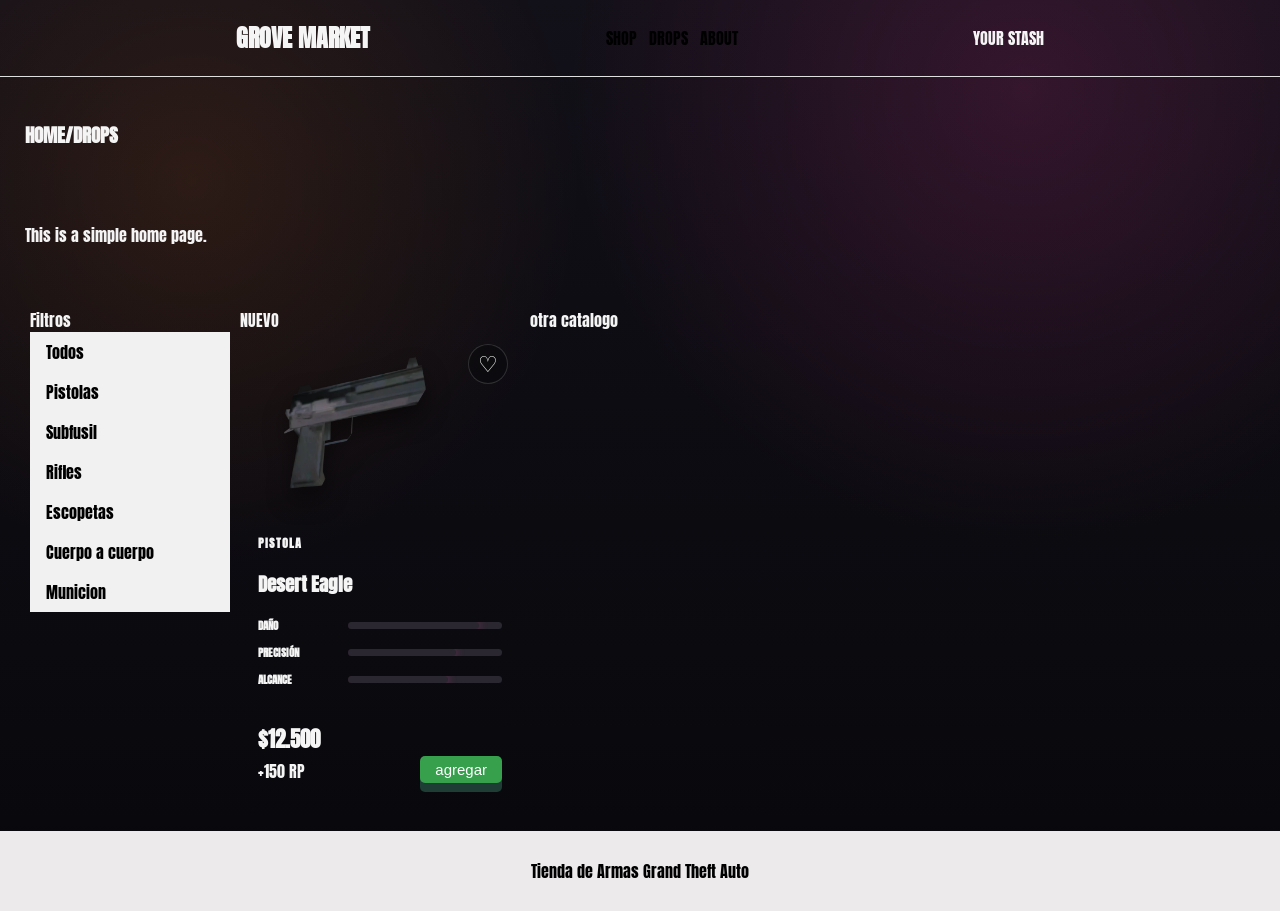
==== index.html @ 33dfe775 "Merge remote-tracking branch 'origin/feature-home' into feature-product" ====
<!DOCTYPE html>
<html lang="es">
<head>
    <meta charset="UTF-8">
    <meta name="viewport" content="width=device-width, initial-scale=1.0">
    <title>Document</title>
    <link rel="stylesheet" href="estilos/style.css">
    <link rel="stylesheet" href="estilos/style-home.css">    
</head>
<body>
    <header id="header"></header>

    <div id="content">
       
    </div>

    <footer id="footer"></footer>

</body>
<script src="/scripts/scripts.js"></script>
<script src="/scripts/scripts-home.js"></script>
</html>
---- estilos/style.css ----
@import url('https://fonts.googleapis.com/css2?family=Anton&display=swap');


body{
    margin: 0;
    min-height: 100vh;

    font-family: "Anton", sans-serif;

    color: #f5f5f5;

    background:
        radial-gradient(
            circle at 80% 10%,
            rgba(255, 60, 172, 0.15),
            transparent 35%
        ),
        radial-gradient(
            circle at 15% 20%,
            rgba(255, 122, 24, 0.12),
            transparent 30%
        ),
        linear-gradient(
            180deg,
            #121018 0%,
            #0d0c12 45%,
            #08080c 100%
        );

    background-attachment: fixed;
      box-sizing: border-box;
}
html {
    scroll-behavior: smooth;
}


header{
    display: flex;
    align-items: center;
    justify-content: space-evenly;
    border-bottom: 0.5px solid #dfdfdf;
    flex-wrap: wrap;
}

header section:nth-child(2){
    display: flex;
    gap: 12px;
}

header a{
    text-decoration: none;
    color: #000;
}

header a:hover{
    color: orange;
}

header span.logo{
    display: none;
}

header p:hover span.logo {
  display: inline;
}

footer{
    background-color: #eceaea;
    color: #000000;
    text-align: center;
    padding: 12px 0;
}
---- estilos/style-home.css ----
/* styles for content HOME.HTML */

.caluga {
  display: grid;
  gap: 20px;
}

.caluga:hover {
    cursor: pointer;
    box-shadow: rgba(0, 0, 0, 0.25) 0px 54px 55px, rgba(0, 0, 0, 0.12) 0px -12px 30px, rgba(0, 0, 0, 0.12) 0px 4px 6px, rgba(0, 0, 0, 0.17) 0px 12px 13px, rgba(0, 0, 0, 0.09) 0px -3px 5px;
}
.product-card {
  position: relative;
  overflow: hidden;
    width: 100%;
    max-width: 280px;
    min-height: 420px;
}
.product-content {
  padding: 18px;
}
.product-category {
  display: block;
  color: var(--orange);
  font-size: 0.72rem;
  font-weight: 800;
  letter-spacing: 1px;
  text-transform: uppercase;
  margin-bottom: 7px;
}
.product-category {
  display: block;
  color: var(--orange);
  font-size: 0.72rem;
  font-weight: 800;
  letter-spacing: 1px;
  text-transform: uppercase;
  margin-bottom: 7px;
}
.product-footer > div {
  display: flex;
  flex-direction: column;
  gap: 4px;
}

.product-price {
  font-size: 1.3rem;
  font-weight: 900;
  color: var(--text);
}
.product-footer {
  display: flex;
  align-items: flex-end;
  justify-content: space-between;
  gap: 14px;

  padding-top: 16px;
  border-top: 1px solid var(--border);
}

.weapon-stats {
  display: flex;
  flex-direction: column;
  gap: 10px;
  margin-bottom: 20px;
}

.stat {
  display: grid;
  grid-template-columns: 80px 1fr;
  gap: 10px;
  align-items: center;
}

.stat span {
  font-size: 0.7rem;
  color: var(--muted);
  text-transform: uppercase;
  font-weight: 700;
}

.stat-bar {
  height: 7px;
  background: #2a2730;
  border-radius: 999px;
  overflow: hidden;
}
.stat-value {
  height: 100%;
  border-radius: inherit;

  background: linear-gradient(
    90deg,
    var(--orange),
    var(--pink),
    var(--purple)
  );

  box-shadow: 0 0 10px rgba(255, 60, 172, 0.4);
}
.favorite-btn {
  position: absolute;
  top: 12px;
  right: 12px;

  width: 40px;
  height: 40px;

  display: grid;
  place-items: center;

  border-radius: 50%;
  border: 1px solid rgba(255,255,255,0.15);

  background: rgba(10,10,14,0.7);
  color: white;

  font-size: 1.4rem;
  cursor: pointer;
  backdrop-filter: blur(8px);

  transition: 0.2s ease;
}

.favorite-btn:hover {
  color: var(--pink);
  border-color: var(--pink);
  transform: scale(1.08);
}
.favorite-btn:hover {
  color: var(--pink);
  border-color: var(--pink);
  transform: scale(1.08);
}
.btn-agregar-item{
  display: inline-block;
  padding: 5px 15px;
  font-size: 15px;
  cursor: pointer;
  text-align: center;
  text-decoration: none;
  color: #fff;
  background-color: #36a04d;
  border: none;
  border-radius: 5px;
  box-shadow: 0 9px #1e3d34;
}
button:active {
  box-shadow: 0 5px #666;
  transform: translateY(4px);
}
#carrito {
    position: absolute;
    right: 0px;
    top: 100px;
}


div.contenedor {
  display: flex;
  flex-direction: row;
  
}

div#home-content {
    display: flex;
    flex-direction: column;
    margin: 25px;
    gap: 12px;
}

div.contenedor  > div {
  margin: 5px;
}

/* Use media query and show the flex items vertically if screen width is less than 600px */
@media screen and (max-width:360px) {
  div.contenedor {
    flex-direction: column;
  }
}

ul {
  list-style-type: none;
  margin: 0;
  padding: 0;
  width: 200px;
  background-color: #f1f1f1;
}

li a {
  display: block;
  color: black;
  padding: 8px 16px;
  text-decoration: none;
}

/* Change the link and background color on hover */
li a:hover {
  background-color: #555555;
  color: white;
}

/* edit imagen*/
.product-image {
    width: 100%;
    perspective: 900px;
   
}

.product-image img {
    width: 85%;
    height: 85%;
    object-fit: contain;
    transition: transform 3s ease;
    filter: drop-shadow(
        0 12px 12px rgba(0, 0, 0, 0.45)
    );
    
}
.product-card:hover .product-image img {
    transform: rotateY(360deg) scale(1.08);
}
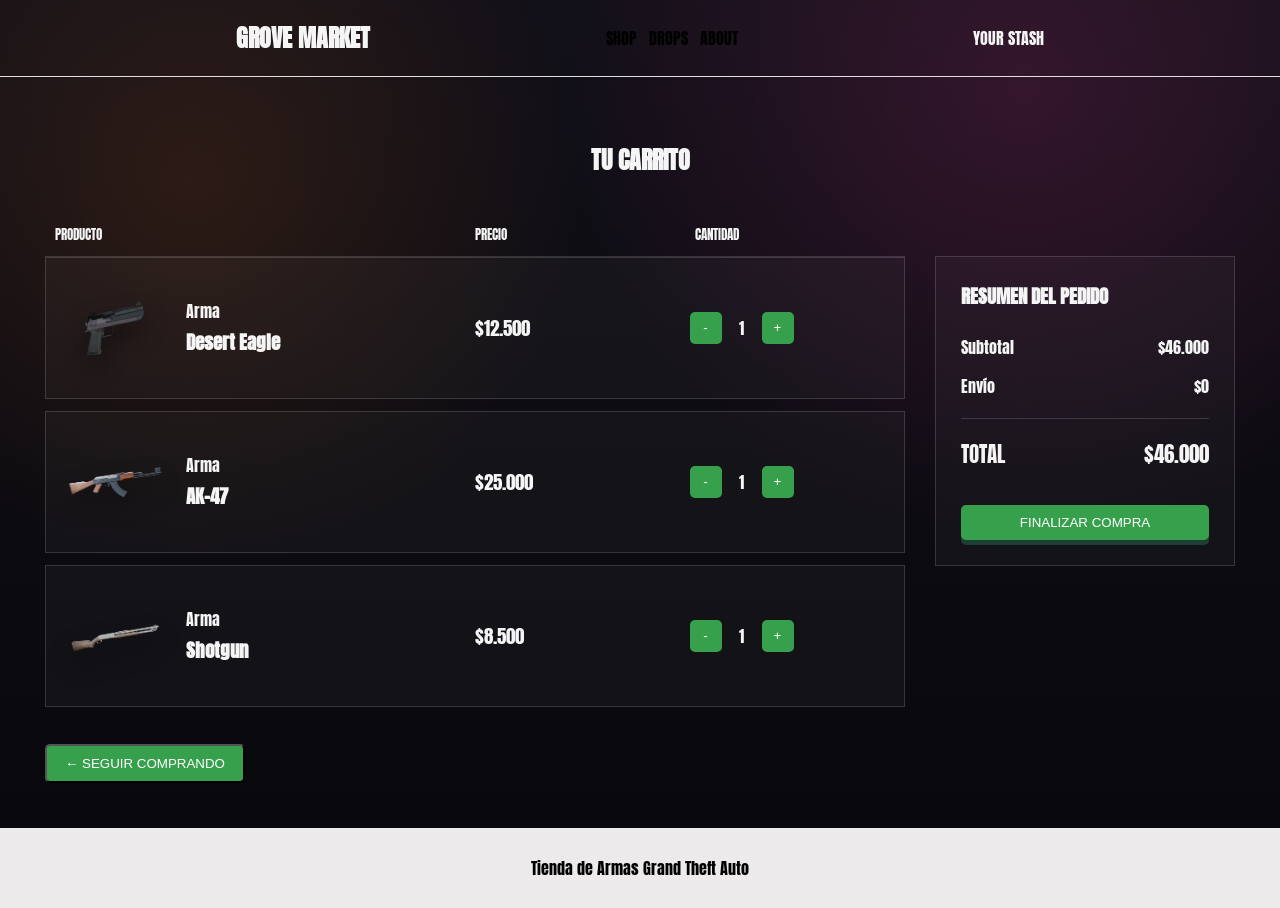
==== commit 7487359f: "Correcciones a html, css y js de cart" ====
--- a/index.html
+++ b/index.html
@@ -1,22 +1,30 @@
 <!DOCTYPE html>
 <html lang="es">
+
 <head>
+
     <meta charset="UTF-8">
+
     <meta name="viewport" content="width=device-width, initial-scale=1.0">
-    <title>Document</title>
+
+    <title>Grove Market</title>
+
     <link rel="stylesheet" href="estilos/style.css">
-    <link rel="stylesheet" href="estilos/style-home.css">    
+    <link rel="stylesheet" href="estilos/style-cart.css">
+
 </head>
+
 <body>
+
     <header id="header"></header>
 
     <div id="content">
-       
     </div>
 
     <footer id="footer"></footer>
 
+    <script src="scripts/scripts.js"></script>
+
 </body>
-<script src="/scripts/scripts.js"></script>
-<script src="/scripts/scripts-home.js"></script>
+
 </html>
--- a/estilos/style-cart.css
+++ b/estilos/style-cart.css
@@ -0,0 +1,248 @@
+/* styles for content CARRITO.HTML */
+
+#carrito-content {
+    margin: 25px;
+    padding: 20px;
+    color: #f5f5f5;
+}
+
+#carrito-content h2 {
+    text-align: center;
+    margin-bottom: 35px;
+}
+
+/* CONTENEDOR PRINCIPAL */
+
+#contenedor-carrito {
+    display: flex;
+    justify-content: center;
+    align-items: flex-start;
+    gap: 30px;
+    max-width: 1200px;
+    margin: 0 auto;
+}
+
+/* LISTA DE PRODUCTOS */
+
+#lista-carrito {
+    flex: 1;
+    min-width: 0;
+}
+
+/* ENCABEZADO */
+
+.encabezado-carrito {
+    display: grid;
+    grid-template-columns: 2fr 1fr 1fr;
+    gap: 20px;
+
+    padding: 12px 10px;
+
+    border-bottom: 1px solid rgba(255, 255, 255, 0.15);
+
+    font-size: 0.8rem;
+}
+
+/* PRODUCTO */
+
+.producto-carrito {
+    display: grid;
+    grid-template-columns: 2fr 1fr 1fr;
+    gap: 20px;
+
+    align-items: center;
+
+    padding: 20px;
+
+    background: rgba(255, 255, 255, 0.03);
+
+    border: 1px solid rgba(255, 255, 255, 0.15);
+
+    margin-bottom: 12px;
+
+    transition: 0.2s ease;
+}
+
+.producto-carrito:hover {
+    background: rgba(255, 255, 255, 0.06);
+}
+
+/* INFORMACION DEL PRODUCTO */
+
+.info-producto {
+    display: flex;
+    align-items: center;
+    gap: 20px;
+}
+
+.info-producto img {
+    width: 100px;
+    height: 100px;
+
+    object-fit: contain;
+
+    filter: drop-shadow(
+        0 12px 12px rgba(0, 0, 0, 0.45)
+    );
+}
+
+.info-producto h3 {
+    margin: 5px 0 0 0;
+}
+
+/* PRECIO */
+
+.producto-carrito .product-price {
+    font-size: 1.2rem;
+}
+
+/* CANTIDAD */
+
+.controles-cantidad {
+    display: flex;
+    align-items: center;
+    gap: 10px;
+}
+
+.controles-cantidad button {
+    width: 32px;
+    height: 32px;
+
+    border: none;
+    border-radius: 5px;
+
+    cursor: pointer;
+
+    color: white;
+    background-color: #36a04d;
+}
+
+.controles-cantidad span {
+    min-width: 20px;
+    text-align: center;
+}
+
+/* RESUMEN */
+
+#resumen-carrito {
+    width: 300px;
+    margin-top: 43px;
+    padding: 25px;
+
+    box-sizing: border-box;
+
+    background: rgba(255, 255, 255, 0.03);
+
+    border: 1px solid rgba(255, 255, 255, 0.15);
+}
+
+#resumen-carrito h3 {
+    margin-top: 0;
+    margin-bottom: 25px;
+}
+
+/* LINEAS DEL RESUMEN */
+
+.linea-resumen {
+    display: flex;
+    justify-content: space-between;
+
+    margin: 15px 0;
+}
+
+/* LINEA */
+
+#resumen-carrito hr {
+    border: none;
+    border-top: 1px solid rgba(255, 255, 255, 0.15);
+
+    margin: 20px 0;
+}
+
+/* TOTAL */
+
+.total {
+    font-size: 1.3rem;
+}
+
+/* BOTON FINALIZAR */
+
+#finalizar-compra {
+    width: 100%;
+
+    margin-top: 20px;
+
+    padding: 10px 15px;
+
+    border: none;
+    border-radius: 5px;
+
+    cursor: pointer;
+
+    color: white;
+    background-color: #36a04d;
+
+    box-shadow: 0 5px #1e3d34;
+}
+
+#finalizar-compra:active {
+    box-shadow: 0 2px #1e3d34;
+    transform: translateY(3px);
+}
+
+/* SEGUIR COMPRANDO */
+
+#seguir-comprando {
+    display: block;
+
+    width: fit-content;
+
+    margin-top: 25px;
+
+    padding: 10px 18px;
+
+    color: white;
+
+    background-color: #36a04d;
+
+    border-radius: 5px;
+
+    text-decoration: none;
+}
+
+/* RESPONSIVE */
+
+@media(max-width: 800px) {
+
+    #contenedor-carrito {
+        flex-direction: column;
+    }
+
+    #lista-carrito {
+        width: 100%;
+        box-sizing: border-box;
+    }
+
+    #resumen-carrito {
+        width: 100%;
+        margin-top: 0;
+    }
+
+}
+
+@media(max-width: 600px) {
+
+    .encabezado-carrito {
+        display: none;
+    }
+
+    .producto-carrito {
+        grid-template-columns: 1fr;
+        gap: 15px;
+    }
+
+    .info-producto {
+        justify-content: flex-start;
+    }
+
+}
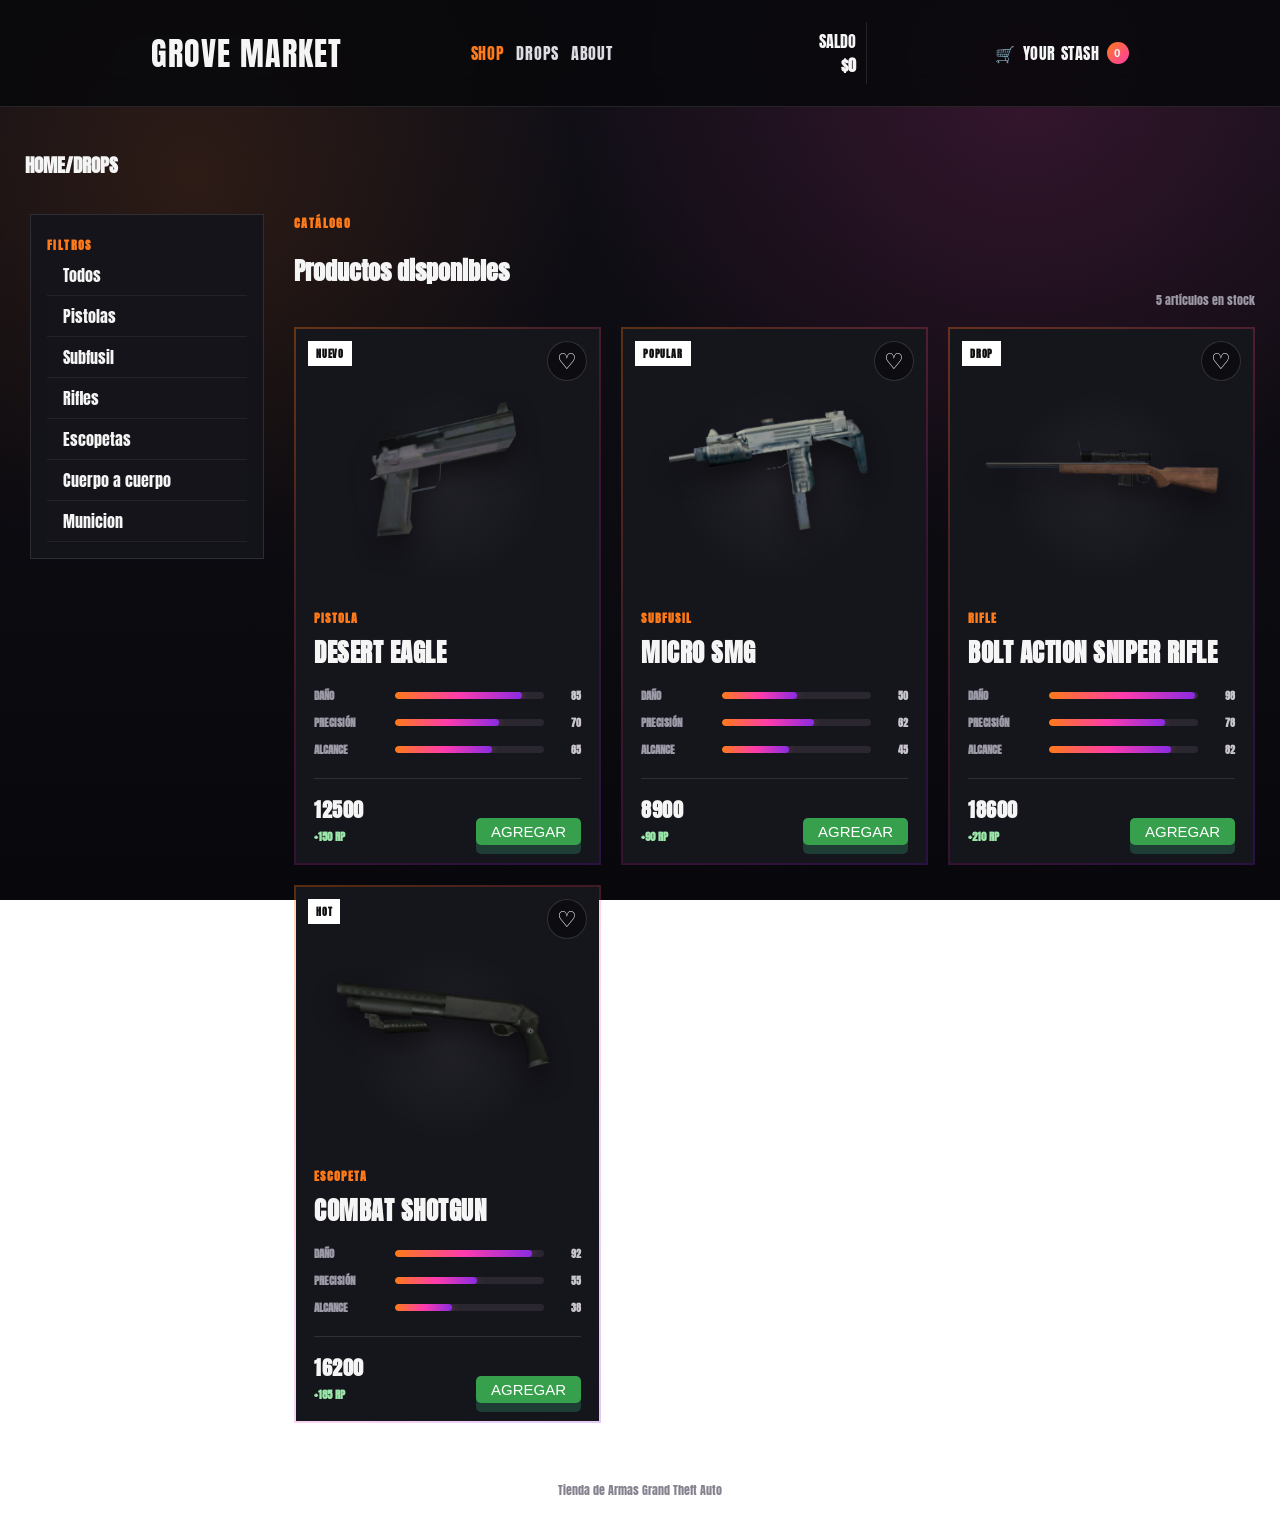
==== commit 15a61513: "added imagenes, lista productos, function cargarcontenido fixed" ====
--- a/index.html
+++ b/index.html
@@ -1,30 +1,22 @@
 <!DOCTYPE html>
 <html lang="es">
-
 <head>
-
     <meta charset="UTF-8">
-
     <meta name="viewport" content="width=device-width, initial-scale=1.0">
-
-    <title>Grove Market</title>
-
+    <title>Document</title>
     <link rel="stylesheet" href="estilos/style.css">
-    <link rel="stylesheet" href="estilos/style-cart.css">
-
+    <link rel="stylesheet" href="estilos/style-home.css">    
 </head>
-
 <body>
-
     <header id="header"></header>
 
     <div id="content">
+       
     </div>
 
     <footer id="footer"></footer>
 
-    <script src="scripts/scripts.js"></script>
-
 </body>
-
+<script src="scripts/scripts.js"></script>
+<script src="scripts/scripts-home.js"></script>
 </html>
--- a/estilos/style.css
+++ b/estilos/style.css
@@ -1,6 +1,18 @@
 @import url('https://fonts.googleapis.com/css2?family=Anton&display=swap');
 
-
+:root {
+  --bg: #08080c;
+  --panel: #15151c;
+  --panel-2: #101016;
+  --text: #f5f5f5;
+  --muted: #9d9aa7;
+  --border: rgba(255,255,255,.11);
+  --orange: #ff7a18;
+  --pink: #ff3cac;
+  --purple: #8a2be2;
+  --green: #36a04d;
+  --danger: #ff4d5d;
+}
 body{
     margin: 0;
     min-height: 100vh;
@@ -41,6 +53,17 @@
     justify-content: space-evenly;
     border-bottom: 0.5px solid #dfdfdf;
     flex-wrap: wrap;
+    position: sticky;
+    top: 0;
+    z-index: 100;
+    min-height: 78px;
+    grid-template-columns: auto 1fr auto;
+    align-items: center;
+    gap: 28px;
+    padding: 14px clamp(18px, 4vw, 64px);
+    border-bottom: 1px solid var(--border);
+    background: rgba(8,8,12,.88);
+    backdrop-filter: blur(16px);
 }
 
 header section:nth-child(2){
@@ -50,7 +73,7 @@
 
 header a{
     text-decoration: none;
-    color: #000;
+    color: inherit;
 }
 
 header a:hover{
@@ -66,8 +89,75 @@
 }
 
 footer{
-    background-color: #eceaea;
-    color: #000000;
+    padding: 20px;
+    border-top: 1px solid var(--border);
+    color: #85818e;
     text-align: center;
-    padding: 12px 0;
+    font-size: .74rem;
 }
+button, a { 
+    -webkit-tap-highlight-color: transparent; 
+}
+
+.brand {
+  font-family: Anton, Impact, sans-serif;
+  font-size: clamp(1.4rem, 3vw, 2rem);
+  letter-spacing: 1px;
+  text-decoration: none;
+  white-space: nowrap;
+}
+.main-nav { 
+    display: flex; 
+    gap: 22px; 
+    justify-content: center; 
+}
+.main-nav a {
+  position: relative;
+  text-decoration: none;
+  font-family: Anton, Impact, sans-serif;
+  letter-spacing: .7px;
+  color: #dddbe3;
+}
+.main-nav a:hover, .main-nav a.active { 
+    color: var(--orange); 
+}
+
+.balance-box{
+    display: flex;
+    flex-direction: column;
+    align-items: flex-end;
+    min-width: 105px;
+    padding: 7px 10px;
+    border-right: 1px solid var(--border);
+}
+.cart-link {
+  position: relative;
+  display: flex;
+  align-items: center;
+  gap: 7px;
+  text-decoration: none;
+  font-family: Anton, Impact, sans-serif;
+  letter-spacing: .6px;
+  white-space: nowrap;
+}
+.cart-count {
+  min-width: 22px;
+  height: 22px;
+  display: grid;
+  place-items: center;
+  border-radius: 50%;
+  background: linear-gradient(135deg, var(--orange), var(--pink));
+  font-family: Inter, sans-serif;
+  font-size: .72rem;
+  font-weight: 900;
+}
+.cart-count {
+  min-width: 22px;
+  height: 22px;
+  display: grid;
+  place-items: center;
+  border-radius: 50%;
+  background: linear-gradient(135deg, var(--orange), var(--pink));
+  font-family: Inter, sans-serif;
+
+}
--- a/estilos/style-home.css
+++ b/estilos/style-home.css
@@ -0,0 +1,431 @@
+/* mensale alerta */
+.mensaje-alerta-container {
+    display: none;
+    position: fixed;
+    top: 90px;
+    right: 25px;
+    z-index: 1000;
+    padding: 15px 22px;
+    background:
+        linear-gradient(#15151c, #15151c) padding-box,
+        linear-gradient(
+            135deg,
+            #ff7a18,
+            #ff3cac,
+            #8a2be2
+        ) border-box;
+    border: 2px solid transparent;
+    border-radius: 8px;
+    box-shadow: 0 10px 30px rgba(0, 0, 0, 0.5);
+    animation: aparecerMensaje 0.3s ease;
+}
+
+@keyframes aparecerMensaje {
+    from {
+        opacity: 0;
+        transform: translateX(30px);
+    }
+    to {
+        opacity: 1;
+        transform: translateX(0);
+    }
+}
+
+/* styles for content HOME.HTML */
+div.contenedor {
+    display: flex;
+    flex-direction: column;
+    align-items: flex-start;
+    gap: 25px;
+    width: 100%;
+}
+.section-heading {
+    display: flex;
+    align-items: end;
+    justify-content: space-between;
+    gap: 20px;
+    margin-bottom: 18px;
+}
+.stock-note {
+    color: var(--muted);
+    font-size: .78rem;
+}
+.eyebrow, .panel-title {
+    color: var(--orange);
+    font-size: .72rem;
+    font-weight: 900;
+    letter-spacing: 1.4px;
+    text-transform: uppercase;
+}
+
+
+.product-grid { 
+  display: grid; 
+  grid-template-columns: repeat(3, minmax(0, 1fr)); 
+  gap: 20px; 
+}
+.product-card {
+  position: relative;
+  overflow: hidden;
+  min-width: 0;
+  border: 2px solid transparent;
+  background:
+    linear-gradient(#15151c, #15151c) padding-box,
+    linear-gradient(135deg, rgba(255,122,24,.32), rgba(255,60,172,.20), rgba(138,43,226,.25)) border-box;
+  transition: transform .2s ease, box-shadow .2s ease;
+}
+.product-card:hover {
+  transform: translateY(-5px);
+  box-shadow: 0 20px 46px rgba(0,0,0,.36);
+  background:
+    linear-gradient(#15151c, #15151c) padding-box,
+    linear-gradient(135deg, var(--orange), var(--pink), var(--purple)) border-box;
+}
+.weapon-stats {
+    display: flex;
+    flex-direction: column;
+    gap: 9px;
+    margin-bottom: 18px;
+}
+.product-content {
+  padding: 18px;
+}
+.name-product {
+    margin: 0 0 16px;
+    font-family: Anton, Impact, sans-serif;
+    font-size: 1.55rem;
+    letter-spacing: .5px;
+    text-transform: uppercase;
+}
+/* estilos para el titulo del producto <a>*/
+.product-title-link { 
+  text-decoration: none;
+  color: inherit; 
+}
+.product-title-link:hover .name-product { 
+  color: var(--orange); 
+}
+
+/*  edit categoria producto*/
+.product-category {
+  display: block;
+  color: var(--orange);
+  font-size: 0.72rem;
+  font-weight: 800;
+  letter-spacing: 1px;
+  text-transform: uppercase;
+  margin-bottom: 7px;
+}
+
+.product-footer > div {
+  display: flex;
+  flex-direction: column;
+  gap: 4px;
+}
+
+.product-price {
+  font-size: 1.3rem;
+  font-weight: 900;
+  color: var(--text);
+}
+.product-footer {
+  display: flex;
+  align-items: flex-end;
+  justify-content: space-between;
+  gap: 14px;
+
+  padding-top: 16px;
+  border-top: 1px solid var(--border);
+}
+
+.weapon-stats {
+  display: flex;
+  flex-direction: column;
+  gap: 10px;
+  margin-bottom: 20px;
+}
+
+.stat {
+    display: grid;
+    grid-template-columns: 72px 1fr 28px;
+    gap: 9px;
+    align-items: center;
+}
+
+.stat b {
+    color: #c7c4ce;
+    font-size: .62rem;
+    text-align: right;
+}
+
+.stat span {
+  font-size: 0.7rem;
+  color: var(--muted);
+  text-transform: uppercase;
+  font-weight: 700;
+}
+
+.stat-bar {
+  height: 7px;
+  background: #2a2730;
+  border-radius: 999px;
+  overflow: hidden;
+}
+.stat-value {
+  height: 100%;
+  border-radius: inherit;
+
+  background: linear-gradient(
+    90deg,
+    var(--orange),
+    var(--pink),
+    var(--purple)
+  );
+
+  box-shadow: 0 0 10px rgba(255, 60, 172, 0.4);
+}
+/*botones*/
+.favorite-btn {
+  position: absolute;
+  top: 12px;
+  right: 12px;
+  width: 40px;
+  height: 40px;
+  display: grid;
+  place-items: center;
+  border-radius: 50%;
+  border: 1px solid rgba(255,255,255,0.15);
+  background: rgba(10,10,14,0.7);
+  color: white;
+  font-size: 1.4rem;
+  cursor: pointer;
+  backdrop-filter: blur(8px);
+  transition: 0.2s ease;
+}
+
+.favorite-btn:hover {
+  color: var(--pink);
+  border-color: var(--pink);
+  transform: scale(1.08);
+}
+.favorite-btn:hover {
+  color: var(--pink);
+  border-color: var(--pink);
+  transform: scale(1.08);
+}
+.btn-agregar-item{
+  display: inline-block;
+  padding: 5px 15px;
+  font-size: 15px;
+  cursor: pointer;
+  text-align: center;
+  text-decoration: none;
+  color: #fff;
+  background-color: #36a04d;
+  border: none;
+  border-radius: 5px;
+  box-shadow: 0 9px #1e3d34;
+}
+button:active {
+  box-shadow: 0 5px #666;
+  transform: translateY(4px);
+}
+
+/* estadísticas */
+
+.product-detail-info { 
+  display: flex; 
+  flex-direction: column; 
+  justify-content: center; 
+  padding: 18px 8px;
+}
+.product-detail-info h1 { 
+  font-size: clamp(2.4rem, 5vw, 4.4rem); 
+  line-height: .95; 
+}
+.product-description { 
+  color: #c5c2cb; 
+  line-height: 1.72; 
+}
+.detail-stats { 
+  display: flex; 
+  flex-direction: column; 
+  gap: 13px; 
+  margin: 20px 0 26px; 
+}
+.detail-stats .stat { 
+  grid-template-columns: 86px 1fr 34px; 
+}
+
+/* footer de producto */
+.product-footer { 
+  display: flex; 
+  align-items: flex-end; 
+  justify-content: space-between; 
+  gap: 12px; 
+  padding-top: 15px; 
+  border-top: 1px solid var(--border); 
+}
+.product-footer > div, .detail-purchase > div { 
+  display: flex; 
+  flex-direction: column; 
+  gap: 3px; 
+}
+.product-price { 
+  font-family: Anton, Impact, sans-serif; 
+  font-size: 1.28rem; 
+  letter-spacing: .5px; 
+}
+.respect-points { 
+  color: #9ce7aa; 
+  font-size: .7rem; 
+  font-weight: 800; 
+}
+
+#carrito {
+    position: absolute;
+    right: 0px;
+    top: 100px;
+}
+
+
+div.contenedor {
+  display: flex;
+  flex-direction: row;
+  
+}
+
+div#home-content {
+    display: flex;
+    flex-direction: column;
+    margin: 25px;
+    gap: 12px;
+}
+
+div.contenedor  > div {
+  margin: 5px;
+}
+
+.product-badge {
+  position: absolute;
+  z-index: 4;
+  top: 12px;
+  left: 12px;
+  padding: 5px 8px;
+  background: #fff;
+  color: #111;
+  font-size: .62rem;
+  font-weight: 900;
+  letter-spacing: .8px;
+}
+
+/* Use media query and show the flex items vertically if screen width is less than 600px */
+@media screen and (max-width:360px) {
+  div.contenedor {
+    flex-direction: column;
+  }
+}
+/* filtro div*/
+ul {
+  list-style-type: none;
+  margin: 0;
+  padding: 0;
+  width: 200px;
+  background: rgba(21, 21, 28, .74);
+}
+
+li a {
+  display: block;
+  color: inherit;
+  padding: 8px 16px;
+  text-decoration: none;
+  border-bottom: 1px solid rgba(255, 255, 255, .06);
+}
+
+/* Change the link and background color on hover */
+li a:hover {
+  background-color: #555555;
+  color: white;
+}
+
+/* contenedor filtros*/
+.shop-section .filtros{
+    position: sticky;
+    top: 100px;
+
+    align-self: flex-start;
+
+    padding: 16px;
+
+    border: 1px solid var(--border);
+
+    background: rgba(21, 21, 28, 0.9);
+
+    backdrop-filter: blur(8px);
+
+    z-index: 10;
+}
+
+/* edit imagen*/
+.product-image {
+  height: 230px;
+  display: grid;
+  place-items: center;
+  padding: 24px 18px 8px;
+  text-decoration: none;
+  perspective: 900px;
+  background: radial-gradient(circle at 50% 60%, rgba(255,255,255,.05), transparent 48%);
+}
+.product-image img { 
+  width: 92%; 
+  height: 100%; 
+  object-fit: contain; 
+  transition: transform 1.2s ease; 
+  filter: drop-shadow(0 12px 12px rgba(0,0,0,.45)); 
+}
+.product-card:hover .product-image img {
+    transform: rotateY(360deg) scale(1.08);
+}
+/*medias*/
+@media (max-width: 1050px) {
+  .product-grid { grid-template-columns: repeat(2, minmax(0,1fr)); }
+  .cart-item { grid-template-columns: 120px 1fr auto; }
+  .quantity-control { grid-column: 2; justify-self: start; }
+  .item-subtotal, .remove-btn { justify-self: end; }
+}
+
+@media (max-width: 800px) {
+  .site-header { grid-template-columns: 1fr auto; gap: 10px; }
+  .main-nav { grid-column: 1 / -1; grid-row: 2; justify-content: flex-start; overflow-x: auto; }
+  .header-actions { justify-self: end; }
+  .cart-link > span:nth-child(2) { display: none; }
+  .catalog-layout { grid-template-columns: 1fr; }
+  .filters-panel { position: static; flex-direction: row; gap: 4px; overflow-x: auto; }
+  .filters-panel .panel-title { display: none; }
+  .filter-btn { flex: 0 0 auto; border: 1px solid var(--border); }
+  .product-detail { grid-template-columns: 1fr; }
+  .product-detail-visual { min-height: 360px; }
+  .cart-layout { grid-template-columns: 1fr; }
+  .cart-summary { position: static; }
+}
+
+@media (max-width: 580px) {
+  .page-shell { width: min(100% - 22px, 1280px); padding-top: 22px; }
+  .site-header { padding: 12px 14px; }
+  .balance-box { min-width: auto; }
+  .balance-label { display: none; }
+  .hero { padding: 24px; min-height: 0; }
+  .hero-stamp { display: none; }
+  .product-grid { grid-template-columns: 1fr; }
+  .section-heading { align-items: flex-start; flex-direction: column; }
+  .product-card { max-width: 420px; width: 100%; margin: 0 auto; }
+  .about-strip { flex-direction: column; }
+  .product-detail { padding: 14px; }
+  .product-detail-visual { min-height: 300px; }
+  .product-detail-visual > img { height: 260px; }
+  .detail-purchase { align-items: stretch; flex-direction: column; }
+  .cart-item { grid-template-columns: 90px 1fr; gap: 12px; }
+  .cart-thumb { height: 80px; }
+  .quantity-control, .item-subtotal, .remove-btn { grid-column: 2; justify-self: start; }
+  .cart-title-row .back-link { margin: 0; }
+}
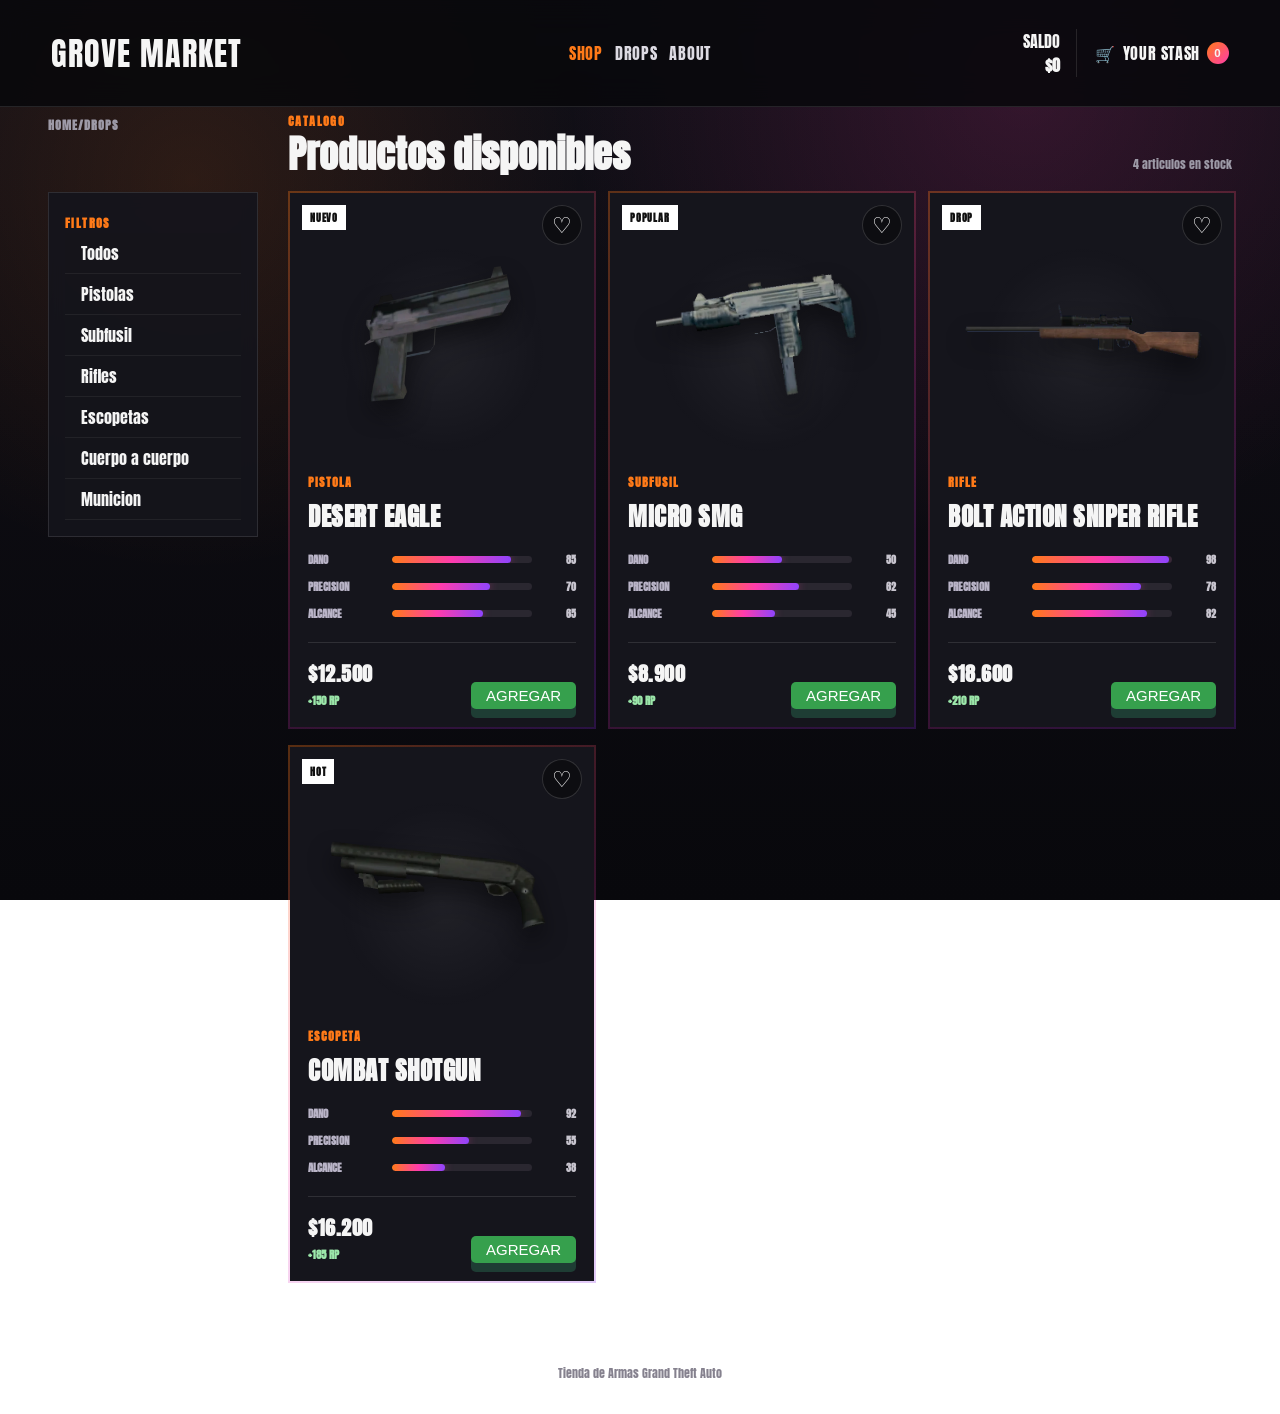
==== commit 0a13102d: "simulador tienda online v1" ====
--- a/index.html
+++ b/index.html
@@ -1,22 +1,29 @@
 <!DOCTYPE html>
 <html lang="es">
+
 <head>
     <meta charset="UTF-8">
     <meta name="viewport" content="width=device-width, initial-scale=1.0">
-    <title>Document</title>
+    <title>Grove Market</title>
     <link rel="stylesheet" href="estilos/style.css">
-    <link rel="stylesheet" href="estilos/style-home.css">    
+    <link rel="stylesheet" href="estilos/style-home.css">
+    <link rel="stylesheet" href="estilos/product.css">
+    <link rel="stylesheet" href="estilos/style-cart.css">
+    <link rel="stylesheet" href="estilos/style-checkout.css">
 </head>
+
 <body>
     <header id="header"></header>
 
-    <div id="content">
-       
-    </div>
+    <div id="content"></div>
 
     <footer id="footer"></footer>
 
+    <script src="scripts/scripts.js"></script>
+    <script src="scripts/scripts-home.js"></script>
+    <script src="scripts/product.js"></script>
+    <script src="scripts/script-cart.js"></script>
+    <script src="scripts/script-checkout.js"></script>
 </body>
-<script src="scripts/scripts.js"></script>
-<script src="scripts/scripts-home.js"></script>
-</html>+
+</html>
--- a/estilos/style.css
+++ b/estilos/style.css
@@ -161,3 +161,129 @@
   font-family: Inter, sans-serif;
 
 }
+
+/* Alineacion final del encabezado */
+header {
+    display: grid;
+    grid-template-columns: minmax(220px, 1fr) auto minmax(220px, 1fr);
+    justify-content: initial;
+    flex-wrap: nowrap;
+}
+
+header > section:first-child {
+    justify-self: start;
+}
+
+header > .main-nav {
+    justify-self: center;
+}
+
+header > .header-actions {
+    justify-self: end;
+    margin-right: 18px;
+}
+
+header > section:last-child {
+    justify-self: end;
+}
+
+.balance-box {
+    min-width: auto;
+    padding: 0 16px 0 0;
+}
+
+/* Correccion del encabezado en una sola fila */
+header {
+    grid-template-columns: minmax(220px, 1fr) auto minmax(220px, 1fr);
+}
+
+header > .header-actions {
+    display: flex;
+    align-items: center;
+    justify-self: end;
+    gap: 18px;
+    margin-right: 0;
+}
+
+header > section:last-child {
+    justify-self: initial;
+}
+
+/* Encabezado alineado: logo izquierda, menu centro, saldo y carrito derecha */
+header {
+    display: grid;
+    grid-template-columns: minmax(220px, 1fr) auto minmax(220px, 1fr);
+    align-items: center;
+    justify-content: initial;
+    flex-wrap: nowrap;
+}
+
+header > section:first-child {
+    justify-self: start;
+}
+
+header > .main-nav {
+    justify-self: center;
+}
+
+header > .header-actions {
+    display: flex;
+    align-items: center;
+    justify-content: flex-end;
+    justify-self: end;
+    gap: 18px;
+    margin-right: 0;
+}
+
+header > .header-actions .balance-box {
+    min-width: auto;
+    padding: 0 16px 0 0;
+}
+
+
+
+
+
+/* Adaptacion del encabezado a pantallas medianas y pequenas */
+@media (max-width: 900px) {
+    header {
+        grid-template-columns: 1fr auto;
+        gap: 12px 18px;
+    }
+
+    header > .main-nav {
+        grid-column: 1 / -1;
+        grid-row: 2;
+        justify-self: center;
+    }
+
+    header > .header-actions {
+        justify-self: end;
+    }
+}
+
+@media (max-width: 560px) {
+    header {
+        grid-template-columns: 1fr;
+        justify-items: center;
+        padding: 12px 16px;
+    }
+
+    header > section:first-child,
+    header > .main-nav,
+    header > .header-actions {
+        justify-self: center;
+    }
+
+    header > .header-actions {
+        flex-wrap: wrap;
+        justify-content: center;
+        gap: 10px;
+    }
+
+    header > .header-actions .balance-box {
+        align-items: center;
+        border-right: none;
+        padding-right: 0;
+    }
+}
--- a/estilos/style-home.css
+++ b/estilos/style-home.css
@@ -1,69 +1,73 @@
 /* mensale alerta */
 .mensaje-alerta-container {
-    display: none;
-    position: fixed;
-    top: 90px;
-    right: 25px;
-    z-index: 1000;
-    padding: 15px 22px;
-    background:
-        linear-gradient(#15151c, #15151c) padding-box,
-        linear-gradient(
-            135deg,
-            #ff7a18,
-            #ff3cac,
-            #8a2be2
-        ) border-box;
-    border: 2px solid transparent;
-    border-radius: 8px;
-    box-shadow: 0 10px 30px rgba(0, 0, 0, 0.5);
-    animation: aparecerMensaje 0.3s ease;
+  display: none;
+  position: fixed;
+  top: 90px;
+  right: 25px;
+  z-index: 1000;
+  padding: 15px 22px;
+  background:
+    linear-gradient(#15151c, #15151c) padding-box,
+    linear-gradient(135deg,
+      #ff7a18,
+      #ff3cac,
+      #8a2be2) border-box;
+  border: 2px solid transparent;
+  border-radius: 8px;
+  box-shadow: 0 10px 30px rgba(0, 0, 0, 0.5);
+  animation: aparecerMensaje 0.3s ease;
 }
 
 @keyframes aparecerMensaje {
-    from {
-        opacity: 0;
-        transform: translateX(30px);
-    }
-    to {
-        opacity: 1;
-        transform: translateX(0);
-    }
-}
-
-/* styles for content HOME.HTML */
+  from {
+    opacity: 0;
+    transform: translateX(30px);
+  }
+
+  to {
+    opacity: 1;
+    transform: translateX(0);
+  }
+}
+
+/* estilos para el contenido de HOME.HTML */
 div.contenedor {
-    display: flex;
-    flex-direction: column;
-    align-items: flex-start;
-    gap: 25px;
-    width: 100%;
-}
+  display: flex;
+  flex-direction: column;
+  align-items: flex-start;
+  gap: 25px;
+  width: 100%;
+}
+
 .section-heading {
-    display: flex;
-    align-items: end;
-    justify-content: space-between;
-    gap: 20px;
-    margin-bottom: 18px;
-}
+  display: flex;
+  align-items: end;
+  justify-content: space-between;
+  gap: 20px;
+  margin-bottom: 18px;
+}
+
 .stock-note {
-    color: var(--muted);
-    font-size: .78rem;
-}
-.eyebrow, .panel-title {
-    color: var(--orange);
-    font-size: .72rem;
-    font-weight: 900;
-    letter-spacing: 1.4px;
-    text-transform: uppercase;
-}
-
-
-.product-grid { 
-  display: grid; 
-  grid-template-columns: repeat(3, minmax(0, 1fr)); 
-  gap: 20px; 
-}
+  color: var(--muted);
+  font-size: .78rem;
+}
+
+.eyebrow,
+.panel-title {
+  color: var(--orange);
+  font-size: .72rem;
+  font-weight: 900;
+  letter-spacing: 1.4px;
+  text-transform: uppercase;
+}
+
+
+.product-grid {
+  display: grid;
+  grid-template-columns: repeat(3, minmax(0, 1fr));
+  gap: 20px;
+}
+
 .product-card {
   position: relative;
   overflow: hidden;
@@ -71,42 +75,48 @@
   border: 2px solid transparent;
   background:
     linear-gradient(#15151c, #15151c) padding-box,
-    linear-gradient(135deg, rgba(255,122,24,.32), rgba(255,60,172,.20), rgba(138,43,226,.25)) border-box;
+    linear-gradient(135deg, rgba(255, 122, 24, .32), rgba(255, 60, 172, .20), rgba(138, 43, 226, .25)) border-box;
   transition: transform .2s ease, box-shadow .2s ease;
 }
+
 .product-card:hover {
   transform: translateY(-5px);
-  box-shadow: 0 20px 46px rgba(0,0,0,.36);
+  box-shadow: 0 20px 46px rgba(0, 0, 0, .36);
   background:
     linear-gradient(#15151c, #15151c) padding-box,
     linear-gradient(135deg, var(--orange), var(--pink), var(--purple)) border-box;
 }
+
 .weapon-stats {
-    display: flex;
-    flex-direction: column;
-    gap: 9px;
-    margin-bottom: 18px;
-}
+  display: flex;
+  flex-direction: column;
+  gap: 9px;
+  margin-bottom: 18px;
+}
+
 .product-content {
   padding: 18px;
 }
+
 .name-product {
-    margin: 0 0 16px;
-    font-family: Anton, Impact, sans-serif;
-    font-size: 1.55rem;
-    letter-spacing: .5px;
-    text-transform: uppercase;
-}
+  margin: 0 0 16px;
+  font-family: Anton, Impact, sans-serif;
+  font-size: 1.55rem;
+  letter-spacing: .5px;
+  text-transform: uppercase;
+}
+
 /* estilos para el titulo del producto <a>*/
-.product-title-link { 
+.product-title-link {
   text-decoration: none;
-  color: inherit; 
-}
-.product-title-link:hover .name-product { 
-  color: var(--orange); 
-}
-
-/*  edit categoria producto*/
+  color: inherit;
+}
+
+.product-title-link:hover .name-product {
+  color: var(--orange);
+}
+
+/* editar categoria del producto */
 .product-category {
   display: block;
   color: var(--orange);
@@ -117,7 +127,7 @@
   margin-bottom: 7px;
 }
 
-.product-footer > div {
+.product-footer>div {
   display: flex;
   flex-direction: column;
   gap: 4px;
@@ -128,6 +138,7 @@
   font-weight: 900;
   color: var(--text);
 }
+
 .product-footer {
   display: flex;
   align-items: flex-end;
@@ -146,16 +157,16 @@
 }
 
 .stat {
-    display: grid;
-    grid-template-columns: 72px 1fr 28px;
-    gap: 9px;
-    align-items: center;
+  display: grid;
+  grid-template-columns: 72px 1fr 28px;
+  gap: 9px;
+  align-items: center;
 }
 
 .stat b {
-    color: #c7c4ce;
-    font-size: .62rem;
-    text-align: right;
+  color: #c7c4ce;
+  font-size: .62rem;
+  text-align: right;
 }
 
 .stat span {
@@ -171,19 +182,19 @@
   border-radius: 999px;
   overflow: hidden;
 }
+
 .stat-value {
   height: 100%;
   border-radius: inherit;
 
-  background: linear-gradient(
-    90deg,
-    var(--orange),
-    var(--pink),
-    var(--purple)
-  );
+  background: linear-gradient(90deg,
+      var(--orange),
+      var(--pink),
+      var(--purple));
 
   box-shadow: 0 0 10px rgba(255, 60, 172, 0.4);
 }
+
 /*botones*/
 .favorite-btn {
   position: absolute;
@@ -194,8 +205,8 @@
   display: grid;
   place-items: center;
   border-radius: 50%;
-  border: 1px solid rgba(255,255,255,0.15);
-  background: rgba(10,10,14,0.7);
+  border: 1px solid rgba(255, 255, 255, 0.15);
+  background: rgba(10, 10, 14, 0.7);
   color: white;
   font-size: 1.4rem;
   cursor: pointer;
@@ -208,12 +219,14 @@
   border-color: var(--pink);
   transform: scale(1.08);
 }
+
 .favorite-btn:hover {
   color: var(--pink);
   border-color: var(--pink);
   transform: scale(1.08);
 }
-.btn-agregar-item{
+
+.btn-agregar-item {
   display: inline-block;
   padding: 5px 15px;
   font-size: 15px;
@@ -226,6 +239,7 @@
   border-radius: 5px;
   box-shadow: 0 9px #1e3d34;
 }
+
 button:active {
   box-shadow: 0 5px #666;
   transform: translateY(4px);
@@ -233,76 +247,84 @@
 
 /* estadísticas */
 
-.product-detail-info { 
-  display: flex; 
-  flex-direction: column; 
-  justify-content: center; 
+.product-detail-info {
+  display: flex;
+  flex-direction: column;
+  justify-content: center;
   padding: 18px 8px;
 }
-.product-detail-info h1 { 
-  font-size: clamp(2.4rem, 5vw, 4.4rem); 
-  line-height: .95; 
-}
-.product-description { 
-  color: #c5c2cb; 
-  line-height: 1.72; 
-}
-.detail-stats { 
-  display: flex; 
-  flex-direction: column; 
-  gap: 13px; 
-  margin: 20px 0 26px; 
-}
-.detail-stats .stat { 
-  grid-template-columns: 86px 1fr 34px; 
-}
-
-/* footer de producto */
-.product-footer { 
-  display: flex; 
-  align-items: flex-end; 
-  justify-content: space-between; 
-  gap: 12px; 
-  padding-top: 15px; 
-  border-top: 1px solid var(--border); 
-}
-.product-footer > div, .detail-purchase > div { 
-  display: flex; 
-  flex-direction: column; 
-  gap: 3px; 
-}
-.product-price { 
-  font-family: Anton, Impact, sans-serif; 
-  font-size: 1.28rem; 
-  letter-spacing: .5px; 
-}
-.respect-points { 
-  color: #9ce7aa; 
-  font-size: .7rem; 
-  font-weight: 800; 
+
+.product-detail-info h1 {
+  font-size: clamp(2.4rem, 5vw, 4.4rem);
+  line-height: .95;
+}
+
+.product-description {
+  color: #c5c2cb;
+  line-height: 1.72;
+}
+
+.detail-stats {
+  display: flex;
+  flex-direction: column;
+  gap: 13px;
+  margin: 20px 0 26px;
+}
+
+.detail-stats .stat {
+  grid-template-columns: 86px 1fr 34px;
+}
+
+/* pie de pagina del producto */
+.product-footer {
+  display: flex;
+  align-items: flex-end;
+  justify-content: space-between;
+  gap: 12px;
+  padding-top: 15px;
+  border-top: 1px solid var(--border);
+}
+
+.product-footer>div,
+.detail-purchase>div {
+  display: flex;
+  flex-direction: column;
+  gap: 3px;
+}
+
+.product-price {
+  font-family: Anton, Impact, sans-serif;
+  font-size: 1.28rem;
+  letter-spacing: .5px;
+}
+
+.respect-points {
+  color: #9ce7aa;
+  font-size: .7rem;
+  font-weight: 800;
 }
 
 #carrito {
-    position: absolute;
-    right: 0px;
-    top: 100px;
+  position: absolute;
+  right: 0px;
+  top: 100px;
 }
 
 
 div.contenedor {
   display: flex;
   flex-direction: row;
-  
+
 }
 
 div#home-content {
-    display: flex;
-    flex-direction: column;
-    margin: 25px;
-    gap: 12px;
-}
-
-div.contenedor  > div {
+  display: flex;
+  flex-direction: column;
+  margin: 25px;
+  gap: 12px;
+}
+
+div.contenedor>div {
   margin: 5px;
 }
 
@@ -319,13 +341,14 @@
   letter-spacing: .8px;
 }
 
-/* Use media query and show the flex items vertically if screen width is less than 600px */
+/* Usa una consulta de medios y muestra los elementos flexibles en vertical si la pantalla mide menos de 600px */
 @media screen and (max-width:360px) {
   div.contenedor {
     flex-direction: column;
   }
 }
-/* filtro div*/
+
+/* division de filtros */
 ul {
   list-style-type: none;
   margin: 0;
@@ -342,31 +365,31 @@
   border-bottom: 1px solid rgba(255, 255, 255, .06);
 }
 
-/* Change the link and background color on hover */
+/* Cambia el color del enlace y del fondo al pasar el cursor */
 li a:hover {
   background-color: #555555;
   color: white;
 }
 
 /* contenedor filtros*/
-.shop-section .filtros{
-    position: sticky;
-    top: 100px;
-
-    align-self: flex-start;
-
-    padding: 16px;
-
-    border: 1px solid var(--border);
-
-    background: rgba(21, 21, 28, 0.9);
-
-    backdrop-filter: blur(8px);
-
-    z-index: 10;
-}
-
-/* edit imagen*/
+.shop-section .filtros {
+  position: sticky;
+  top: 100px;
+
+  align-self: flex-start;
+
+  padding: 16px;
+
+  border: 1px solid var(--border);
+
+  background: rgba(21, 21, 28, 0.9);
+
+  backdrop-filter: blur(8px);
+
+  z-index: 10;
+}
+
+/* editar imagen */
 .product-image {
   height: 230px;
   display: grid;
@@ -374,58 +397,462 @@
   padding: 24px 18px 8px;
   text-decoration: none;
   perspective: 900px;
-  background: radial-gradient(circle at 50% 60%, rgba(255,255,255,.05), transparent 48%);
-}
-.product-image img { 
-  width: 92%; 
-  height: 100%; 
-  object-fit: contain; 
-  transition: transform 1.2s ease; 
-  filter: drop-shadow(0 12px 12px rgba(0,0,0,.45)); 
-}
+  background: radial-gradient(circle at 50% 60%, rgba(255, 255, 255, .05), transparent 48%);
+}
+
+.product-image img {
+  width: 92%;
+  height: 100%;
+  object-fit: contain;
+  transition: transform 1.2s ease;
+  filter: drop-shadow(0 12px 12px rgba(0, 0, 0, .45));
+}
+
 .product-card:hover .product-image img {
-    transform: rotateY(360deg) scale(1.08);
-}
-/*medias*/
+  transform: rotateY(360deg) scale(1.08);
+}
+
+/* consultas de medios */
 @media (max-width: 1050px) {
-  .product-grid { grid-template-columns: repeat(2, minmax(0,1fr)); }
-  .cart-item { grid-template-columns: 120px 1fr auto; }
-  .quantity-control { grid-column: 2; justify-self: start; }
-  .item-subtotal, .remove-btn { justify-self: end; }
+  .product-grid {
+    grid-template-columns: repeat(2, minmax(0, 1fr));
+  }
+
+  .cart-item {
+    grid-template-columns: 120px 1fr auto;
+  }
+
+  .quantity-control {
+    grid-column: 2;
+    justify-self: start;
+  }
+
+  .item-subtotal,
+  .remove-btn {
+    justify-self: end;
+  }
 }
 
 @media (max-width: 800px) {
-  .site-header { grid-template-columns: 1fr auto; gap: 10px; }
-  .main-nav { grid-column: 1 / -1; grid-row: 2; justify-content: flex-start; overflow-x: auto; }
-  .header-actions { justify-self: end; }
-  .cart-link > span:nth-child(2) { display: none; }
-  .catalog-layout { grid-template-columns: 1fr; }
-  .filters-panel { position: static; flex-direction: row; gap: 4px; overflow-x: auto; }
-  .filters-panel .panel-title { display: none; }
-  .filter-btn { flex: 0 0 auto; border: 1px solid var(--border); }
-  .product-detail { grid-template-columns: 1fr; }
-  .product-detail-visual { min-height: 360px; }
-  .cart-layout { grid-template-columns: 1fr; }
-  .cart-summary { position: static; }
+  .site-header {
+    grid-template-columns: 1fr auto;
+    gap: 10px;
+  }
+
+  .main-nav {
+    grid-column: 1 / -1;
+    grid-row: 2;
+    justify-content: flex-start;
+    overflow-x: auto;
+  }
+
+  .header-actions {
+    justify-self: end;
+  }
+
+  .cart-link>span:nth-child(2) {
+    display: none;
+  }
+
+  .catalog-layout {
+    grid-template-columns: 1fr;
+  }
+
+  .filters-panel {
+    position: static;
+    flex-direction: row;
+    gap: 4px;
+    overflow-x: auto;
+  }
+
+  .filters-panel .panel-title {
+    display: none;
+  }
+
+  .filter-btn {
+    flex: 0 0 auto;
+    border: 1px solid var(--border);
+  }
+
+  .product-detail {
+    grid-template-columns: 1fr;
+  }
+
+  .product-detail-visual {
+    min-height: 360px;
+  }
+
+  .cart-layout {
+    grid-template-columns: 1fr;
+  }
+
+  .cart-summary {
+    position: static;
+  }
 }
 
 @media (max-width: 580px) {
-  .page-shell { width: min(100% - 22px, 1280px); padding-top: 22px; }
-  .site-header { padding: 12px 14px; }
-  .balance-box { min-width: auto; }
-  .balance-label { display: none; }
-  .hero { padding: 24px; min-height: 0; }
-  .hero-stamp { display: none; }
-  .product-grid { grid-template-columns: 1fr; }
-  .section-heading { align-items: flex-start; flex-direction: column; }
-  .product-card { max-width: 420px; width: 100%; margin: 0 auto; }
-  .about-strip { flex-direction: column; }
-  .product-detail { padding: 14px; }
-  .product-detail-visual { min-height: 300px; }
-  .product-detail-visual > img { height: 260px; }
-  .detail-purchase { align-items: stretch; flex-direction: column; }
-  .cart-item { grid-template-columns: 90px 1fr; gap: 12px; }
-  .cart-thumb { height: 80px; }
-  .quantity-control, .item-subtotal, .remove-btn { grid-column: 2; justify-self: start; }
-  .cart-title-row .back-link { margin: 0; }
-}
+  .page-shell {
+    width: min(100% - 22px, 1280px);
+    padding-top: 22px;
+  }
+
+  .site-header {
+    padding: 12px 14px;
+  }
+
+  .balance-box {
+    min-width: auto;
+  }
+
+  .balance-label {
+    display: none;
+  }
+
+  .hero {
+    padding: 24px;
+    min-height: 0;
+  }
+
+  .hero-stamp {
+    display: none;
+  }
+
+  .product-grid {
+    grid-template-columns: 1fr;
+  }
+
+  .section-heading {
+    align-items: flex-start;
+    flex-direction: column;
+  }
+
+  .product-card {
+    max-width: 420px;
+    width: 100%;
+    margin: 0 auto;
+  }
+
+  .about-strip {
+    flex-direction: column;
+  }
+
+  .product-detail {
+    padding: 14px;
+  }
+
+  .product-detail-visual {
+    min-height: 300px;
+  }
+
+  .product-detail-visual>img {
+    height: 260px;
+  }
+
+  .detail-purchase {
+    align-items: stretch;
+    flex-direction: column;
+  }
+
+  .cart-item {
+    grid-template-columns: 90px 1fr;
+    gap: 12px;
+  }
+
+  .cart-thumb {
+    height: 80px;
+  }
+
+  .quantity-control,
+  .item-subtotal,
+  .remove-btn {
+    grid-column: 2;
+    justify-self: start;
+  }
+
+  .cart-title-row .back-link {
+    margin: 0;
+  }
+}
+
+/* Ajuste de distribucion del catalogo */
+#home-content {
+  width: min(100% - 48px, 1180px);
+  margin: 34px auto 48px;
+}
+
+#home-content>h3 {
+  margin: 0 0 20px;
+  color: var(--muted);
+  font-size: 0.78rem;
+  letter-spacing: 1px;
+}
+
+#home-content .contenedor {
+  display: grid;
+  grid-template-columns: 220px minmax(0, 1fr);
+  align-items: start;
+  gap: 26px;
+  width: 100%;
+}
+
+.shop-section {
+  width: 100%;
+}
+
+.shop-section .filtros {
+  position: sticky;
+  top: 104px;
+  width: 100%;
+  box-sizing: border-box;
+}
+
+.shop-section .filtros ul {
+  width: 100%;
+}
+
+#home-content .contenedor>section {
+  width: 100%;
+  min-width: 0;
+}
+
+.section-heading h2 {
+  margin: 4px 0 0;
+  font-size: clamp(1.8rem, 3vw, 2.6rem);
+  line-height: 1;
+}
+
+.product-grid {
+  grid-template-columns: repeat(auto-fit, minmax(230px, 1fr));
+  align-items: stretch;
+}
+
+.product-card {
+  width: 100%;
+}
+
+@media (max-width: 800px) {
+  #home-content {
+    width: min(100% - 24px, 1180px);
+    margin-top: 24px;
+  }
+
+  #home-content .contenedor {
+    grid-template-columns: 1fr;
+  }
+
+  .shop-section .filtros {
+    position: static;
+  }
+}
+
+/* Alineacion final del home */
+div#home-content {
+  width: min(100% - 80px, 1380px);
+  margin: 34px auto 48px;
+  gap: 24px;
+}
+
+div#home-content .contenedor {
+  display: grid;
+  grid-template-columns: 210px minmax(0, 1fr);
+  align-items: start;
+  gap: 30px;
+  width: 100%;
+}
+
+div#home-content .contenedor>div:first-child {
+  margin: 83px 0 0;
+}
+
+div#home-content .contenedor>section {
+  width: 100%;
+  min-width: 0;
+}
+
+.shop-section .filtros {
+  width: 210px;
+}
+
+.product-grid {
+  grid-template-columns: repeat(3, minmax(260px, 1fr));
+  gap: 18px;
+}
+
+@media (max-width: 1100px) {
+  div#home-content {
+    width: min(100% - 48px, 1380px);
+  }
+
+  .product-grid {
+    grid-template-columns: repeat(2, minmax(240px, 1fr));
+  }
+}
+
+@media (max-width: 800px) {
+  div#home-content {
+    width: min(100% - 24px, 1380px);
+  }
+
+  div#home-content .contenedor {
+    grid-template-columns: 1fr;
+  }
+
+  div#home-content .contenedor>div:first-child {
+    margin: 0;
+  }
+
+  .shop-section .filtros {
+    width: 100%;
+  }
+
+  .product-grid {
+    grid-template-columns: 1fr;
+  }
+}
+
+/* Alineacion con los limites marcados */
+div#home-content {
+  width: min(100% - 96px, 1390px);
+  margin: 0px auto 48px;
+}
+
+div#home-content>h3 {
+  margin-left: 240px;
+}
+
+div#home-content .contenedor {
+  grid-template-columns: 210px minmax(0, 1fr);
+  gap: 30px;
+}
+
+.section-heading {
+  width: 100%;
+}
+
+.product-grid {
+  grid-template-columns: repeat(3, minmax(0, 1fr));
+  gap: 16px;
+}
+
+@media (max-width: 800px) {
+  div#home-content>h3 {
+    margin-left: 0;
+    margin-top: 40px;
+  }
+}
+
+/* HOME/DROPS alineado con el filtro */
+div#home-content>h3 {
+  margin-left: 0;
+  margin-top: 100px;
+  margin-bottom: 44px;
+}
+
+/* Filtro alineado con el inicio de las tarjetas */
+div#home-content .contenedor>div:first-child {
+  margin-top: 64px;
+}
+
+/* HOME/DROPS integrado a la columna de filtros */
+.filtros-columna {
+  margin-top: 0;
+}
+
+.home-route {
+  margin: 18px 0 0;
+  color: var(--muted);
+  font-size: 0.78rem;
+  letter-spacing: 1px;
+}
+
+.filtros-columna .shop-section {
+  margin-top: 66px;
+}
+
+/* El margen vertical ahora lo controla el filtro, no toda la columna */
+div#home-content .contenedor>.filtros-columna {
+  margin-top: 0;
+}
+
+/* Correccion de especificidad para la columna de filtros */
+div#home-content .contenedor>div.filtros-columna:first-child {
+  margin-top: 0;
+}
+
+/* Alinear numeros de estadisticas en tarjetas del home */
+.weapon-stats.compact .stat {
+  grid-template-columns: 74px minmax(0, 1fr) 34px;
+  column-gap: 10px;
+}
+
+.weapon-stats.compact .stat b {
+  align-self: center;
+  justify-self: end;
+  min-width: 24px;
+  line-height: 1;
+}
+
+.weapon-stats.compact .stat-bar {
+  align-self: center;
+  width: 100%;
+}
+
+/* Alinear HOME/DROPS con catalogo y mantener filtros con las tarjetas */
+.filtros-columna .shop-section {
+  margin-top: 0;
+}
+
+.home-route {
+  margin-top: 8px;
+}
+
+.filtros-columna .filtros {
+  margin-top: 58px;
+}
+/* Adaptacion final del catalogo */
+@media (max-width: 1200px) {
+  div#home-content {
+    width: min(100% - 48px, 1180px);
+  }
+
+  .product-grid {
+    grid-template-columns: repeat(2, minmax(0, 1fr));
+  }
+}
+
+@media (max-width: 760px) {
+  div#home-content {
+    width: min(100% - 24px, 1180px);
+    margin-top: 22px;
+  }
+
+  div#home-content .contenedor {
+    grid-template-columns: 1fr;
+    gap: 20px;
+  }
+
+  .home-route {
+    margin-top: 0;
+  }
+
+  .filtros-columna .filtros {
+    width: 100%;
+    margin-top: 14px;
+    position: static;
+  }
+
+  .shop-section .filtros ul {
+    width: 100%;
+  }
+
+  .section-heading {
+    align-items: flex-start;
+    flex-direction: column;
+    gap: 8px;
+  }
+
+  .product-grid {
+    grid-template-columns: 1fr;
+  }
+}
--- a/estilos/product.css
+++ b/estilos/product.css
@@ -0,0 +1,250 @@
+.detalle-producto {
+    width: 90%;
+    max-width: 1100px;
+    margin: 30px auto;
+}
+
+/* Muestra la barra de ubicacion*/
+.breadcrumb {
+    font-size: 12px;
+    margin-bottom: 20px;
+}
+
+.producto {
+    display: flex;
+    gap: 40px;
+}
+
+.producto-imagenes {
+    width: 60%;
+}
+
+.producto-imagenes > img {
+    display: block;
+    width: 100%;
+    height: 430px;
+    object-fit: contain;
+    border: 1px solid #222;
+}
+.producto-info {
+    width: 40%;
+}
+
+.weapon-stats {
+    display: flex;
+    flex-direction: column;
+    gap: 10px;
+    margin-bottom: 20px;
+}
+
+.stat {
+    display: grid;
+    grid-template-columns: 80px 1fr;
+    gap: 10px;
+    align-items: center;
+}
+
+.stat span {
+    color: #b9b4c7;
+    font-size: 0.7rem;
+    font-weight: 700;
+    text-transform: uppercase;
+}
+
+.stat-bar {
+    height: 7px;
+    overflow: hidden;
+    border-radius: 999px;
+    background: #2a2730;
+}
+
+.stat-value {
+    height: 100%;
+    border-radius: inherit;
+    background: linear-gradient(90deg, #ff7a18, #ff3cac, #8f44fd);
+    box-shadow: 0 0 10px rgba(255, 60, 172, 0.4);
+}
+
+.producto-titulo {
+    display: flex;
+    justify-content: space-between;
+    gap: 20px;
+    align-items: center;
+    border-bottom: 1px solid #ccc;
+    padding-bottom: 20px;
+}
+
+.producto-precio {
+    text-align: right;
+}
+
+.producto-precio h2 {
+    margin: 0;
+}
+
+#rpProducto {
+    display: block;
+    margin-top: 5px;
+    color: #ff7a18;
+    font-size: 0.85rem;
+}
+
+.producto-info p {
+    margin: 25px 0;
+    line-height: 1.5;
+    white-space: pre-line;
+}
+
+.producto-info select {
+    margin-left: 15px;
+}
+
+.producto-info button {
+    display: block;
+    width: 100%;
+    margin-top: 20px;
+    padding: 12px 15px;
+    color: white;
+    background-color: #36a04d;
+    border: none;
+    border-radius: 5px;
+    box-shadow: 0 5px #1e3d34;
+    cursor: pointer;
+}
+
+.producto-info button:hover {
+    background-color: #3eb85a;
+}
+
+.producto-info button:active {
+    box-shadow: 0 2px #1e3d34;
+    transform: translateY(3px);
+}
+
+.productos-relacionados {
+    margin-top: 50px;
+    border-top: 1px solid #ccc;
+    padding-top: 25px;
+}
+
+.relacionados-lista {
+    display: flex;
+    gap: 30px;
+}
+
+.relacionados-lista article {
+    width: 160px;
+    border: 1px solid #222;
+}
+
+.relacionados-lista a {
+    display: block;
+    color: var(--text);
+    text-decoration: none;
+}
+
+.relacionados-lista img {
+    width: 100%;
+    height: 100px;
+    object-fit: contain;
+    display: block;
+}
+
+.relacionados-lista h4 {
+    margin: 8px;
+    font-size: 14px;
+    text-align: center;
+}
+
+
+/* Productos relacionados */
+.relacionados-lista a {
+    color: var(--text);
+}
+
+.relacionados-lista h4 {
+    color: var(--text);
+}
+
+.relacionados-lista a:hover h4 {
+    color: var(--orange);
+}
+
+
+
+/* Ruta de navegacion del producto */
+.breadcrumb,
+.breadcrumb a {
+    color: var(--text);
+}
+
+.breadcrumb a {
+    text-decoration: none;
+}
+
+.breadcrumb a:hover {
+    color: var(--orange);
+}
+
+#breadcrumbProducto {
+    color: var(--orange);
+}
+
+
+/* Adaptacion de producto a pantallas medianas y pequenas */
+@media (max-width: 900px) {
+    .detalle-producto {
+        width: min(100% - 32px, 1100px);
+    }
+
+    .producto {
+        flex-direction: column;
+        gap: 28px;
+    }
+
+    .producto-imagenes,
+    .producto-info {
+        width: 100%;
+    }
+
+    .producto-imagenes > img {
+        height: min(430px, 62vw);
+    }
+
+    .productos-relacionados {
+        margin-top: 36px;
+    }
+
+    .relacionados-lista {
+        flex-wrap: wrap;
+    }
+}
+
+@media (max-width: 560px) {
+    .detalle-producto {
+        width: min(100% - 22px, 1100px);
+        margin: 20px auto;
+    }
+
+    .producto-titulo {
+        flex-direction: column;
+        align-items: flex-start;
+    }
+
+    .producto-precio {
+        text-align: left;
+    }
+
+    .producto-imagenes > img {
+        height: 300px;
+    }
+
+    .stat {
+        grid-template-columns: 76px minmax(0, 1fr);
+    }
+
+    .relacionados-lista article {
+        width: calc(50% - 15px);
+        min-width: 130px;
+    }
+}
--- a/estilos/style-cart.css
+++ b/estilos/style-cart.css
@@ -0,0 +1,287 @@
+/* estilos para el contenido de CARRITO.HTML */
+
+#carrito-content {
+    margin: 25px;
+    padding: 20px;
+    color: #f5f5f5;
+}
+
+#carrito-content h2 {
+    text-align: center;
+    margin-bottom: 35px;
+}
+
+/* CONTENEDOR PRINCIPAL */
+
+#contenedor-carrito {
+    display: flex;
+    justify-content: center;
+    align-items: flex-start;
+    gap: 30px;
+    max-width: 1200px;
+    margin: 0 auto;
+}
+
+/* LISTA DE PRODUCTOS */
+
+#lista-carrito {
+    flex: 1;
+    min-width: 0;
+}
+
+/* ENCABEZADO */
+
+.encabezado-carrito {
+    display: grid;
+    grid-template-columns: 2fr 1fr 1fr;
+    gap: 20px;
+
+    padding: 12px 10px;
+
+    border-bottom: 1px solid rgba(255, 255, 255, 0.15);
+
+    font-size: 0.8rem;
+}
+
+/* PRODUCTO */
+
+.producto-carrito {
+    display: grid;
+    grid-template-columns: 2fr 1fr 1fr;
+    gap: 20px;
+
+    align-items: center;
+
+    padding: 20px;
+
+    background: rgba(255, 255, 255, 0.03);
+
+    border: 1px solid rgba(255, 255, 255, 0.15);
+
+    margin-bottom: 12px;
+
+    transition: 0.2s ease;
+}
+
+.producto-carrito:hover {
+    background: rgba(255, 255, 255, 0.06);
+}
+
+/* INFORMACION DEL PRODUCTO */
+
+.info-producto {
+    display: flex;
+    align-items: center;
+    gap: 20px;
+}
+
+.info-producto img {
+    width: 100px;
+    height: 100px;
+
+    object-fit: contain;
+
+    filter: drop-shadow(
+        0 12px 12px rgba(0, 0, 0, 0.45)
+    );
+}
+
+.info-producto h3 {
+    margin: 5px 0 0 0;
+}
+
+/* PRECIO */
+
+.producto-carrito .product-price {
+    font-size: 1.2rem;
+}
+
+/* CANTIDAD */
+
+.controles-cantidad {
+    display: flex;
+    align-items: center;
+    gap: 10px;
+}
+
+.controles-cantidad button {
+    width: 32px;
+    height: 32px;
+
+    border: none;
+    border-radius: 5px;
+
+    cursor: pointer;
+
+    color: white;
+    background-color: #36a04d;
+}
+
+.controles-cantidad span {
+    min-width: 20px;
+    text-align: center;
+}
+
+/* RESUMEN */
+
+#resumen-carrito {
+    width: 300px;
+    margin-top: 43px;
+    padding: 25px;
+
+    box-sizing: border-box;
+
+    background: rgba(255, 255, 255, 0.03);
+
+    border: 1px solid rgba(255, 255, 255, 0.15);
+}
+
+#resumen-carrito h3 {
+    margin-top: 0;
+    margin-bottom: 25px;
+}
+
+/* LINEAS DEL RESUMEN */
+
+.linea-resumen {
+    display: flex;
+    justify-content: space-between;
+
+    margin: 15px 0;
+}
+
+/* LINEA */
+
+#resumen-carrito hr {
+    border: none;
+    border-top: 1px solid rgba(255, 255, 255, 0.15);
+
+    margin: 20px 0;
+}
+
+/* TOTAL */
+
+.total {
+    font-size: 1.3rem;
+}
+
+/* BOTON FINALIZAR */
+
+#finalizar-compra {
+    width: 100%;
+
+    margin-top: 20px;
+
+    padding: 10px 15px;
+
+    border: none;
+    border-radius: 5px;
+
+    cursor: pointer;
+
+    color: white;
+    background-color: #36a04d;
+
+    box-shadow: 0 5px #1e3d34;
+}
+
+#finalizar-compra:active {
+    box-shadow: 0 2px #1e3d34;
+    transform: translateY(3px);
+}
+
+/* SEGUIR COMPRANDO */
+
+#seguir-comprando {
+    display: block;
+
+    width: fit-content;
+
+    margin-top: 25px;
+
+    padding: 10px 18px;
+
+    color: white;
+
+    background-color: #36a04d;
+
+    border-radius: 5px;
+
+    text-decoration: none;
+}
+
+/* Adaptacion a pantallas pequenas */
+
+@media(max-width: 800px) {
+
+    #contenedor-carrito {
+        flex-direction: column;
+    }
+
+    #lista-carrito {
+        width: 100%;
+        box-sizing: border-box;
+    }
+
+    #resumen-carrito {
+        width: 100%;
+        margin-top: 0;
+    }
+
+}
+
+@media(max-width: 600px) {
+
+    .encabezado-carrito {
+        display: none;
+    }
+
+    .producto-carrito {
+        grid-template-columns: 1fr;
+        gap: 15px;
+    }
+
+    .info-producto {
+        justify-content: flex-start;
+    }
+
+}
+
+
+/* Adaptacion final del carrito */
+@media (max-width: 1000px) {
+    #contenedor-carrito {
+        max-width: 920px;
+    }
+
+    .producto-carrito,
+    .encabezado-carrito {
+        grid-template-columns: 1.6fr 0.8fr 1fr;
+    }
+}
+
+@media (max-width: 700px) {
+    #carrito-content {
+        margin: 16px;
+        padding: 12px;
+    }
+
+    #contenedor-carrito {
+        gap: 22px;
+    }
+
+    .producto-carrito {
+        grid-template-columns: 1fr;
+        align-items: start;
+    }
+
+    .controles-cantidad {
+        justify-content: flex-start;
+    }
+
+    #seguir-comprando {
+        width: 100%;
+        box-sizing: border-box;
+        text-align: center;
+    }
+}
--- a/estilos/style-checkout.css
+++ b/estilos/style-checkout.css
@@ -0,0 +1,199 @@
+/* estilos para checkout */
+
+#checkout-content{
+    margin: 25px;
+    padding: 20px;
+    color: #f5f5f5;
+}
+
+#checkout-content h2 {
+    text-align: center;
+    margin-bottom: 35px;
+}
+
+#contenedor-checkout{
+    display: flex;
+    justify-content: center;
+    align-items: flex-start;
+    gap: 30px;
+    max-width: 1200px;
+}
+
+/* Datos  */
+
+#datos-compra{
+    flex: 1;
+    padding: 25px;
+    background: rgba(255, 255, 255, 0.03);
+    border: 1px solid rgba(255, 255, 255, 0.15);
+}
+
+#datos-compra h3{
+    margin-top: 0;
+    margin-bottom: 20px;
+}
+
+/* Campos */
+
+.campo-formulario{
+    display: flex;
+    flex-direction: column;
+    gap: 7px;
+    margin-bottom: 18px;
+}
+
+.campo-formulario label{
+    font-size: 0.8rem;
+}
+
+.campo-formulario input{
+    padding: 10px;
+    border: 1px solid rgba(255, 255, 255, 0.15);
+    border-radius: 5px;
+    background: rgba(255, 255, 255, 0.05);
+    color: white;
+    box-sizing: border-box;
+}
+
+.campo-formulario input::placeholder{
+    color: #aaa;
+}
+
+/* Opciones */
+
+.opciones{
+    display: flex;
+    flex-direction: column;
+    gap: 12px;
+    margin-bottom: 25px;
+}
+
+.opciones label{
+    cursor: pointer;
+}
+
+/* Resumen */
+
+#resumen-checkout{
+    width: 300px;
+    padding: 25px;
+    box-sizing: border-box;
+    background: rgba(255, 255, 255, 0.03);
+    border: 1px solid rgba(255, 255, 255, 0.15);
+}
+
+#resumen-checkout h3{
+    margin-top: 0;
+}
+
+/* Productos */
+
+.producto-checkout{
+    display: flex;
+    justify-content: space-between;
+    gap: 10px;
+    margin: 12px 0;
+}
+
+/* Lineas */
+
+#resumen-checkout hr{
+    border: none;
+    border-top: 1px solid rgba(255, 255, 255, 0.15);
+    margin: 20px 0;
+}
+
+.linea-checkout {
+    display: flex;
+    justify-content: space-between;
+    margin: 15px 0;
+}
+
+.total-checkout{
+    font-size: 1.3rem;
+}
+
+/* Confirmar */
+
+#confirmar-compra{
+    width: 100%;
+    margin-top: 20px;
+    padding: 10px 15px;
+    border: none;
+    border-radius: 5px;
+    cursor: pointer;
+    color: white;
+    background-color: #36a04d;
+    box-shadow: 0 5px #1e3d34;
+}
+
+#confirmar-compra:active{
+    box-shadow: 0 2px #1e3d34;
+    transform: translateY(3px);
+}
+
+/* Volver */
+
+#volver-carrito {
+    display:block;
+    margin: 25px auto 0 auto;
+    padding: 10px 18px;
+    border: none;
+    border-radius: 5px;
+    cursor: pointer;
+    color: white;
+    background-color: #36a04d;
+}
+
+/* Adaptacion a pantallas pequenas */
+@media(max-width: 800px){
+
+    #contenedor-checkout{
+        flex-direction: column;
+    }
+
+    #datos-compra{
+        width: 100%;
+        box-sizing: border-box;
+    }
+
+    #resumen-checkout{
+        width: 100%;
+    }
+}
+
+
+/* Adaptacion final del checkout */
+#contenedor-checkout {
+    width: min(100%, 1200px);
+    margin: 0 auto;
+}
+
+@media (max-width: 900px) {
+    #checkout-content {
+        margin: 16px;
+        padding: 12px;
+    }
+
+    #contenedor-checkout {
+        flex-direction: column;
+    }
+
+    #datos-compra,
+    #resumen-checkout {
+        width: 100%;
+        box-sizing: border-box;
+    }
+}
+
+@media (max-width: 560px) {
+    .producto-checkout,
+    .linea-checkout {
+        gap: 12px;
+    }
+
+    #volver-carrito {
+        width: 100%;
+        box-sizing: border-box;
+    }
+}
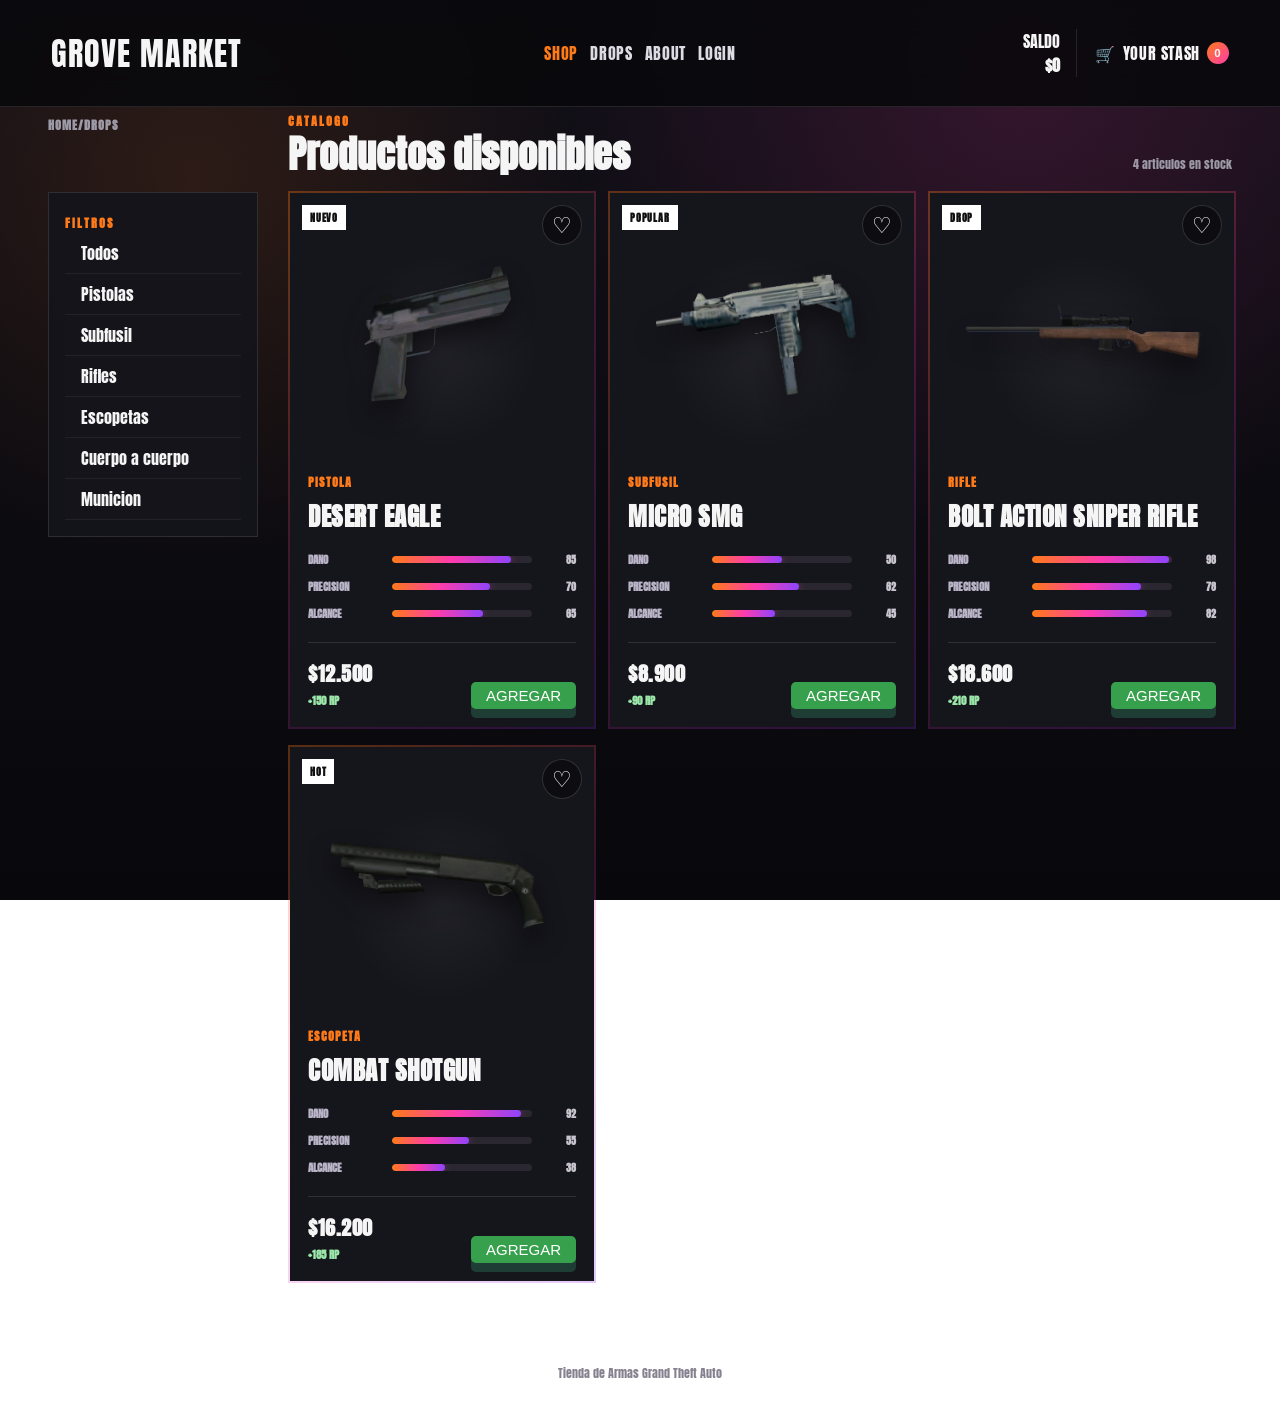
==== commit ab4a93c2: "added login sin js" ====
--- a/index.html
+++ b/index.html
@@ -10,6 +10,7 @@
     <link rel="stylesheet" href="estilos/product.css">
     <link rel="stylesheet" href="estilos/style-cart.css">
     <link rel="stylesheet" href="estilos/style-checkout.css">
+    <link rel="stylesheet" href="estilos/style-login.css">
 </head>
 
 <body>
@@ -24,6 +25,7 @@
     <script src="scripts/product.js"></script>
     <script src="scripts/script-cart.js"></script>
     <script src="scripts/script-checkout.js"></script>
+    <script src="scripts/login.js"></script>
 </body>
 
 </html>
--- a/estilos/style-login.css
+++ b/estilos/style-login.css
@@ -0,0 +1,375 @@
+.auth-page {
+
+    min-height: calc(100vh - 100px);
+
+    display: flex;
+
+    justify-content: center;
+    align-items: center;
+
+    padding: 50px 20px;
+}
+
+
+.auth-container {
+
+    width: 100%;
+    max-width: 470px;
+
+    padding: 32px;
+
+    border: 2px solid transparent;
+
+    border-radius: 12px;
+
+    background:
+        linear-gradient(
+            rgba(21, 21, 28, 0.97),
+            rgba(21, 21, 28, 0.97)
+        ) padding-box,
+
+        linear-gradient(
+            135deg,
+            #ff7a18,
+            #ff3cac,
+            #8a2be2
+        ) border-box;
+
+    box-shadow:
+        0 25px 60px rgba(0, 0, 0, 0.55);
+}
+
+
+.auth-header {
+
+    margin-bottom: 25px;
+}
+
+
+.auth-header h1 {
+
+    margin:
+        7px 0 5px;
+
+    font-size: 2rem;
+}
+
+
+.auth-header p {
+
+    margin: 0;
+
+    color: #94919d;
+
+    font-family: sans-serif;
+
+    font-size: 14px;
+}
+
+
+.eyebrow {
+
+    color: #ff7a18;
+
+    font-size: 12px;
+
+    letter-spacing: 2px;
+}
+
+
+/* LOGIN / REGISTRO */
+
+.auth-tabs {
+
+    display: grid;
+
+    grid-template-columns:
+        repeat(2, 1fr);
+
+    margin-bottom: 25px;
+
+    background: #0d0c12;
+
+    border-radius: 7px;
+
+    overflow: hidden;
+}
+
+
+.auth-tab {
+
+    padding: 12px;
+
+    border: none;
+
+    background: transparent;
+
+    color: #888590;
+
+    font-family: "Anton", sans-serif;
+
+    font-size: 15px;
+
+    cursor: pointer;
+
+    transition: 0.2s;
+}
+
+
+.auth-tab:hover {
+
+    color: white;
+}
+
+
+.auth-tab.active {
+
+    color: white;
+
+    background:
+        linear-gradient(
+            135deg,
+            #ff7a18,
+            #ff3cac,
+            #8a2be2
+        );
+}
+
+
+/* FORM */
+
+.auth-form {
+
+    display: flex;
+
+    flex-direction: column;
+
+    gap: 18px;
+}
+
+
+.auth-form.hidden {
+
+    display: none;
+}
+
+
+.input-group {
+
+    display: flex;
+
+    flex-direction: column;
+
+    gap: 7px;
+}
+
+
+.input-group label {
+
+    font-size: 13px;
+
+    letter-spacing: 1px;
+
+    color: #dedde1;
+}
+
+
+.input-group input {
+
+    width: 100%;
+
+    box-sizing: border-box;
+
+    padding: 13px 14px;
+
+    border-radius: 6px;
+
+    border:
+        1px solid
+        rgba(255,255,255,0.12);
+
+    outline: none;
+
+    background: #0d0c12;
+
+    color: white;
+
+    font-family: sans-serif;
+
+    font-size: 14px;
+
+    transition: 0.2s;
+}
+
+
+.input-group input:focus {
+
+    border-color: #ff7a18;
+
+    box-shadow:
+        0 0 0 3px
+        rgba(255, 122, 24, 0.12);
+}
+
+
+.input-group input.input-invalid {
+
+    border-color: #ff3c5f;
+}
+
+
+.input-group input.input-valid {
+
+    border-color: #42c96b;
+}
+
+
+/* PASSWORD */
+
+.password-box {
+
+    position: relative;
+}
+
+
+.password-box input {
+
+    padding-right: 48px;
+}
+
+
+.show-password {
+
+    position: absolute;
+
+    right: 8px;
+    top: 50%;
+
+    transform:
+        translateY(-50%);
+
+    border: none;
+
+    background: transparent;
+
+    color: white;
+
+    cursor: pointer;
+
+    font-size: 17px;
+}
+
+
+/* ERRORES */
+
+.input-error {
+
+    min-height: 16px;
+
+    color: #ff5a70;
+
+    font-family: sans-serif;
+
+    font-size: 12px;
+}
+
+
+/* BOTÓN */
+
+.auth-submit {
+
+    margin-top: 5px;
+
+    padding: 13px;
+
+    border: none;
+
+    border-radius: 6px;
+
+    color: white;
+
+    background:
+        linear-gradient(
+            135deg,
+            #ff7a18,
+            #ff3cac
+        );
+
+    font-family: "Anton", sans-serif;
+
+    font-size: 16px;
+
+    letter-spacing: 1px;
+
+    cursor: pointer;
+
+    transition:
+        transform 0.2s,
+        box-shadow 0.2s;
+}
+
+
+.auth-submit:hover {
+
+    transform:
+        translateY(-2px);
+
+    box-shadow:
+        0 10px 25px
+        rgba(255, 60, 172, 0.25);
+}
+
+
+.auth-submit:active {
+
+    transform:
+        translateY(1px);
+}
+
+
+/* MENSAJES */
+
+.auth-message {
+
+    min-height: 20px;
+
+    text-align: center;
+
+    font-family: sans-serif;
+
+    font-size: 13px;
+}
+
+
+.auth-message.success {
+
+    color: #49d477;
+}
+
+
+.auth-message.error {
+
+    color: #ff5a70;
+}
+
+
+@media (max-width: 580px) {
+
+    .auth-page {
+
+        padding: 25px 15px;
+    }
+
+
+    .auth-container {
+
+        padding: 22px;
+    }
+
+
+    .auth-header h1 {
+
+        font-size: 1.7rem;
+    }
+
+}
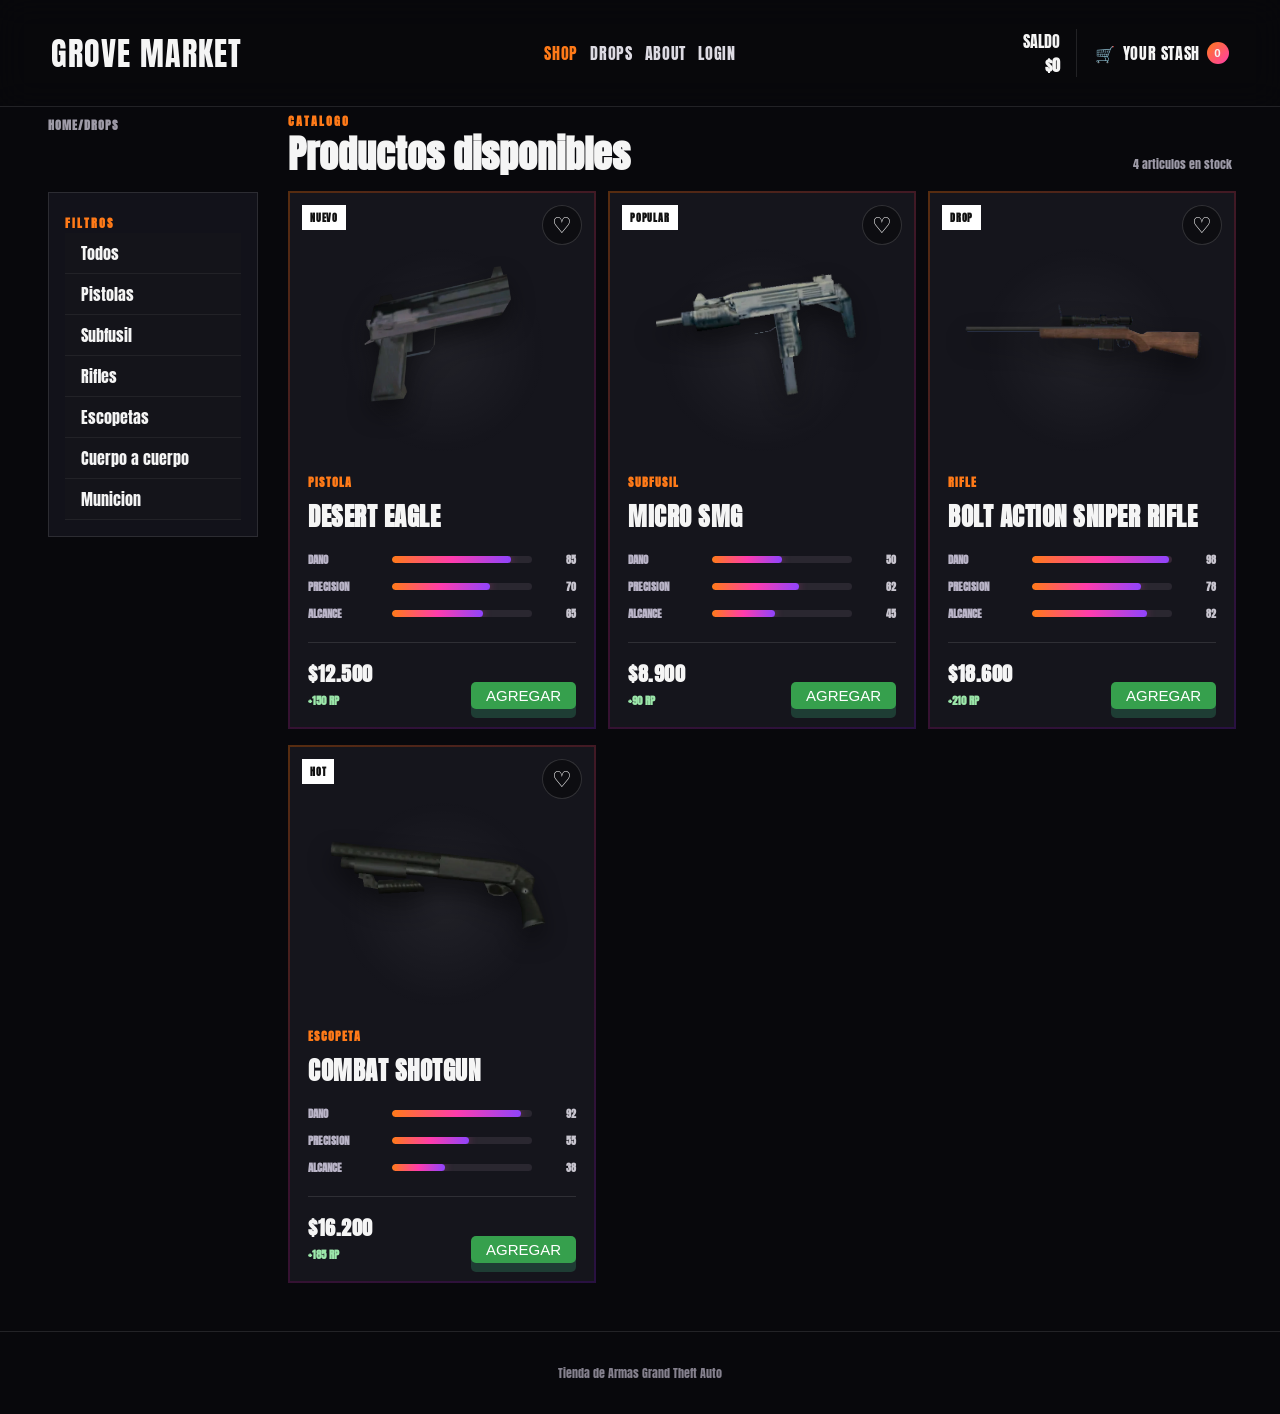
==== commit 8555cab4: "Actualiza administrador apartado de agregar productos" ====
--- a/index.html
+++ b/index.html
@@ -11,6 +11,7 @@
     <link rel="stylesheet" href="estilos/style-cart.css">
     <link rel="stylesheet" href="estilos/style-checkout.css">
     <link rel="stylesheet" href="estilos/style-login.css">
+    <link rel="stylesheet" href="estilos/admin.css">
 </head>
 
 <body>
@@ -26,6 +27,7 @@
     <script src="scripts/script-cart.js"></script>
     <script src="scripts/script-checkout.js"></script>
     <script src="scripts/login.js"></script>
+    <script src="scripts/admin.js"></script>
 </body>
 
 </html>
--- a/estilos/admin.css
+++ b/estilos/admin.css
@@ -0,0 +1,208 @@
+@import url('https://fonts.googleapis.com/css2?family=Anton&display=swap');
+
+html,
+body {
+    margin: 0;
+    min-height: 100%;
+    background: #08080c;
+}
+
+body {
+    font-family: Anton, Impact, sans-serif;
+}
+
+.admin {
+    display: grid;
+    grid-template-columns: 260px minmax(0, 1fr);
+    min-height: 100vh;
+    color: var(--text, #f5f5f5);
+    background:
+        radial-gradient(circle at 80% 10%,
+            rgba(255, 60, 172, 0.15),
+            transparent 35%),
+        radial-gradient(circle at 15% 20%,
+            rgba(255, 122, 24, 0.12),
+            transparent 30%),
+        linear-gradient(180deg,
+            #121018 0%,
+            #0d0c12 45%,
+            #08080c 100%);
+    background-attachment: fixed;
+}
+
+.admin-sidebar {
+    min-height: 100vh;
+    box-sizing: border-box;
+    padding: 22px 16px;
+    border-right: 1px solid var(--border, rgba(255, 255, 255, .11));
+    background: rgba(12, 12, 16, 0.94);
+    backdrop-filter: blur(10px);
+}
+
+.admin-logo {
+    margin-bottom: 34px;
+}
+
+.admin-logo h1 {
+    margin: 0;
+    color: var(--text, #f5f5f5);
+    font-size: 1rem;
+    font-weight: 400;
+    line-height: 1.3;
+    text-transform: uppercase;
+}
+
+.admin-menu-titulo {
+    display: block;
+    margin-bottom: 10px;
+    color: var(--muted, #9d9aa7);
+    font-size: .72rem;
+    letter-spacing: 1.2px;
+    text-transform: uppercase;
+}
+
+.admin-menu ul {
+    list-style-type: none;
+    margin: 0;
+    padding: 0;
+}
+
+.admin-menu li {
+    margin-bottom: 6px;
+}
+
+.admin-menu a {
+    display: block;
+    width: 100%;
+    box-sizing: border-box;
+    padding: 10px 12px;
+    color: var(--text, #f5f5f5);
+    font-size: .82rem;
+    text-decoration: none;
+    border: 1px solid transparent;
+    border-radius: 6px;
+}
+
+.admin-menu a:hover,
+.admin-menu a.activo {
+    color: white;
+    border-color: var(--border, rgba(255, 255, 255, .11));
+    background: rgba(255, 255, 255, .07);
+}
+
+.admin-contenido {
+    min-width: 0;
+    padding: 32px;
+}
+
+.admin-maleta {
+    margin-bottom: 34px;
+    padding-bottom: 28px;
+    border-bottom: 1px solid var(--border, rgba(255, 255, 255, .11));
+}
+
+.admin-formulario {
+    display: grid;
+    grid-template-columns: repeat(2, minmax(0, 1fr));
+    gap: 12px 16px;
+    padding: 18px;
+    border: 1px solid var(--border, rgba(255, 255, 255, .11));
+    background: rgba(21, 21, 28, .74);
+}
+
+.admin-formulario label {
+    color: var(--muted, #9d9aa7);
+    font-size: .72rem;
+    letter-spacing: 1px;
+    text-transform: uppercase;
+}
+
+.admin-formulario input,
+.admin-formulario select {
+    width: 100%;
+    box-sizing: border-box;
+    padding: 11px 12px;
+    color: var(--text, #f5f5f5);
+    border: 1px solid var(--border, rgba(255, 255, 255, .11));
+    background: #101016;
+    font-family: inherit;
+    min-height: 44px;
+}
+
+.admin-formulario button {
+    grid-column: 1 / -1;
+    padding: 12px 15px;
+    color: white;
+    background-color: var(--green, #36a04d);
+    border: none;
+    border-radius: 5px;
+    box-shadow: 0 5px #1e3d34;
+    cursor: pointer;
+    font-family: inherit;
+    min-height: 44px;
+}
+
+.admin-formulario button:hover {
+    background-color: #3eb85a;
+}
+
+.admin-formulario button:active {
+    box-shadow: 0 2px #1e3d34;
+    transform: translateY(3px);
+}
+
+.admin-contenido .product-badge,
+.admin-contenido .favorite-btn,
+.admin-contenido .btn-agregar-item {
+    display: none;
+}
+
+.admin-contenido .product-footer {
+    justify-content: flex-start;
+}
+
+@media (max-width: 900px) {
+    .admin-formulario {
+        grid-template-columns: repeat(2, minmax(0, 1fr));
+    }
+}
+
+@media (max-width: 760px) {
+    .admin {
+        grid-template-columns: 1fr;
+    }
+
+    .admin-sidebar {
+        min-height: auto;
+        border-right: none;
+        border-bottom: 1px solid var(--border, rgba(255, 255, 255, .11));
+    }
+
+    .admin-menu ul {
+        display: flex;
+        flex-wrap: wrap;
+        gap: 8px;
+    }
+
+    .admin-menu li {
+        margin-bottom: 0;
+    }
+}
+
+@media (max-width: 560px) {
+    .admin-formulario {
+        grid-template-columns: 1fr;
+    }
+}
+
+.admin-form-columna {
+    display: flex;
+    flex-direction: column;
+    gap: 14px;
+}
+
+.admin-campo {
+    display: flex;
+    flex-direction: column;
+    gap: 8px;
+}
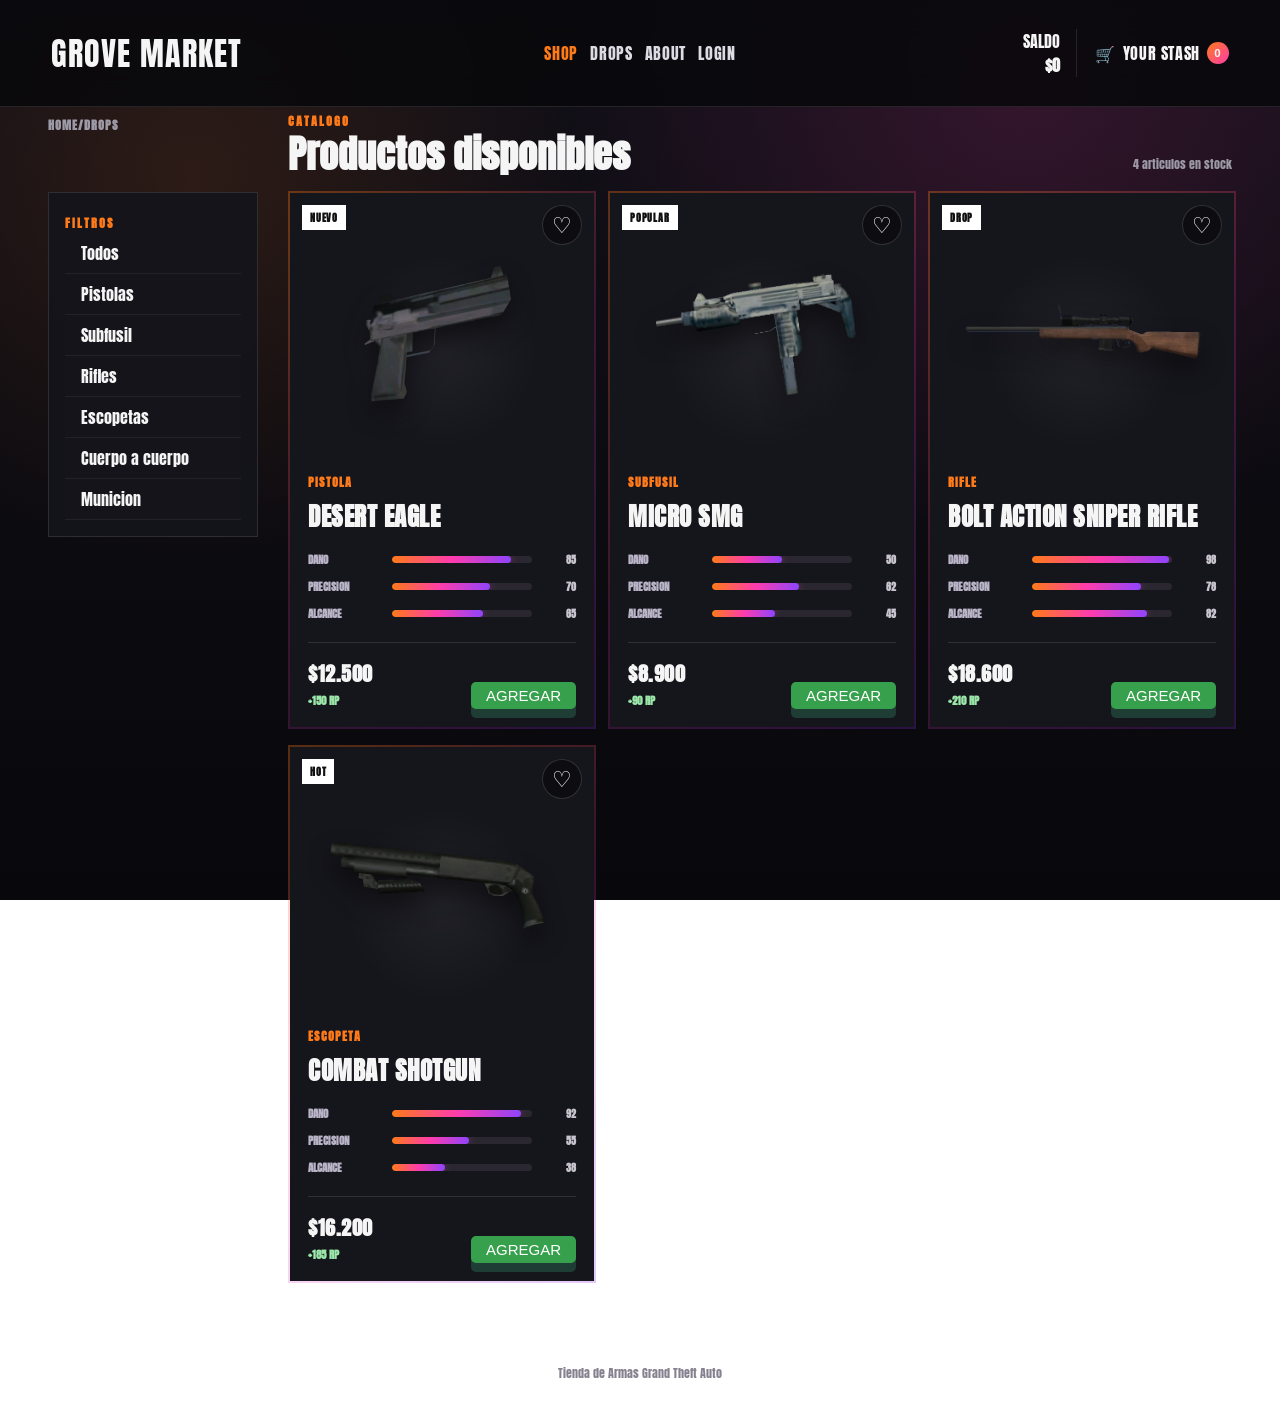
==== commit 0810634e: "Integra main remoto" ====
--- a/index.html
+++ b/index.html
@@ -11,7 +11,6 @@
     <link rel="stylesheet" href="estilos/style-cart.css">
     <link rel="stylesheet" href="estilos/style-checkout.css">
     <link rel="stylesheet" href="estilos/style-login.css">
-    <link rel="stylesheet" href="estilos/admin.css">
 </head>
 
 <body>
@@ -27,7 +26,6 @@
     <script src="scripts/script-cart.js"></script>
     <script src="scripts/script-checkout.js"></script>
     <script src="scripts/login.js"></script>
-    <script src="scripts/admin.js"></script>
 </body>
 
 </html>
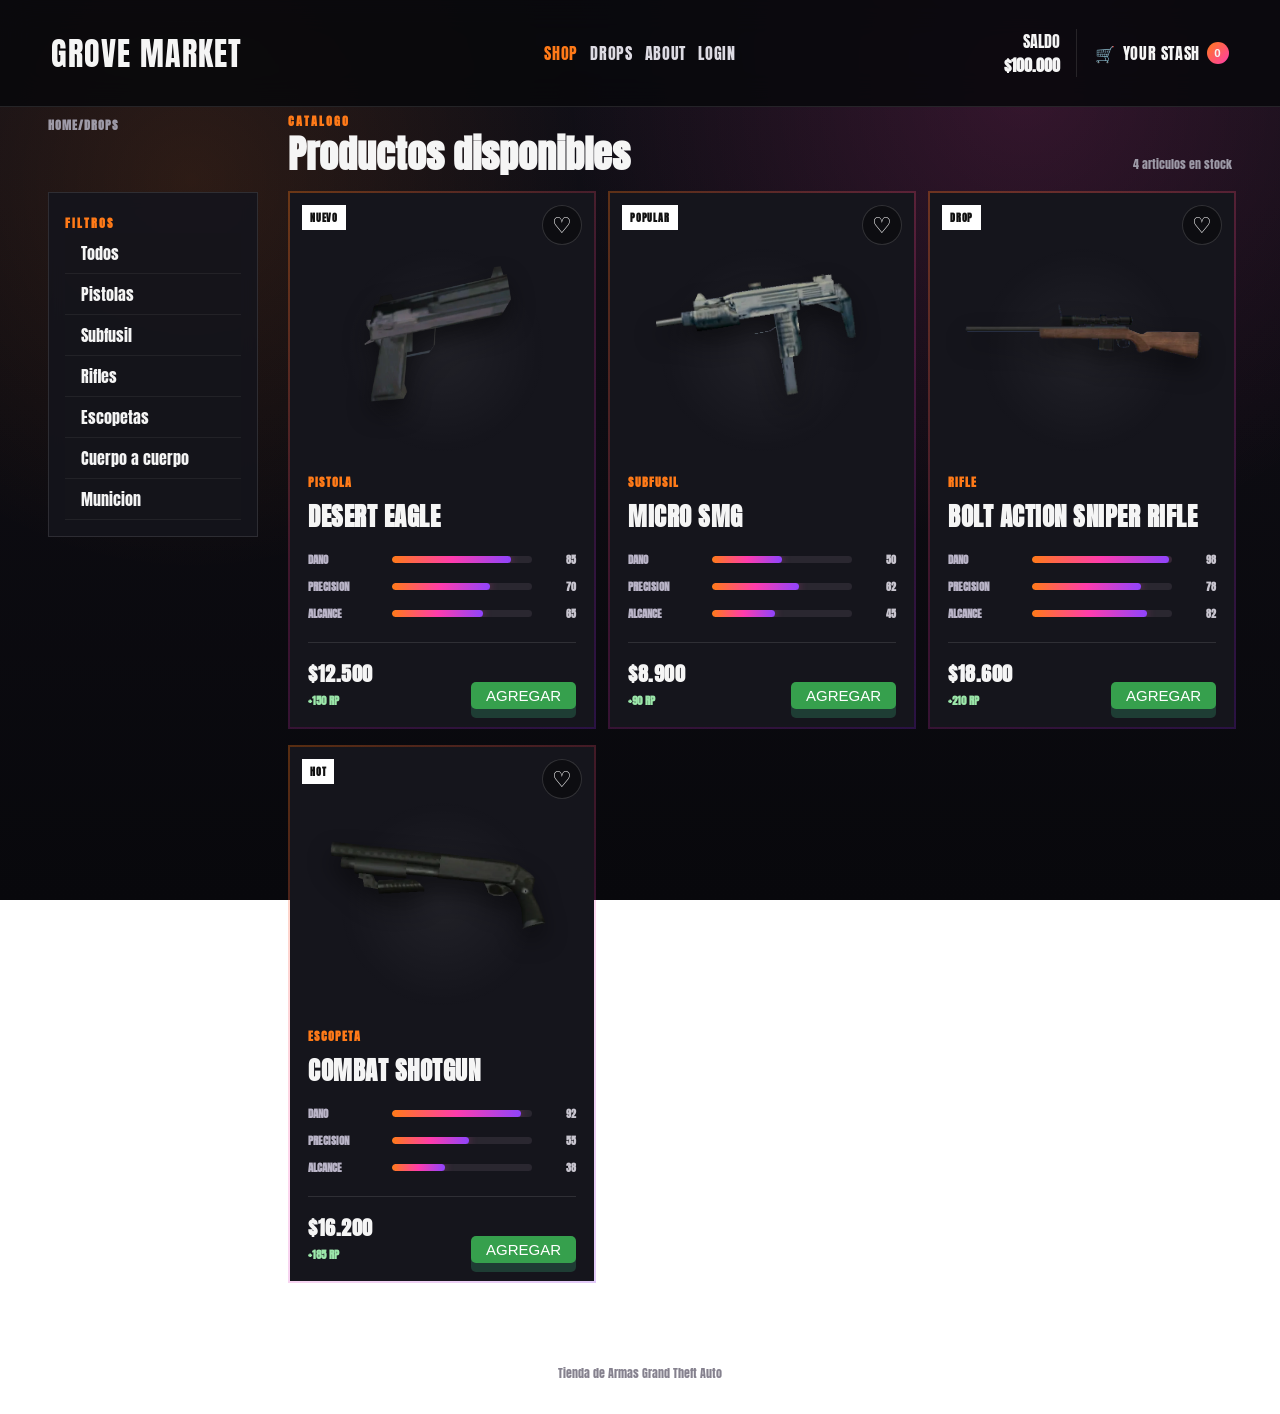
==== commit 8f55ea74: "Merge branch 'develop-gonzalo'" ====
--- a/index.html
+++ b/index.html
@@ -11,6 +11,7 @@
     <link rel="stylesheet" href="estilos/style-cart.css">
     <link rel="stylesheet" href="estilos/style-checkout.css">
     <link rel="stylesheet" href="estilos/style-login.css">
+    <link rel="stylesheet" href="estilos/admin.css">
 </head>
 
 <body>
@@ -26,6 +27,7 @@
     <script src="scripts/script-cart.js"></script>
     <script src="scripts/script-checkout.js"></script>
     <script src="scripts/login.js"></script>
+    <script src="scripts/admin.js"></script>
 </body>
 
 </html>
--- a/estilos/style-login.css
+++ b/estilos/style-login.css
@@ -372,4 +372,34 @@
         font-size: 1.7rem;
     }
 
+}
+
+/*boton cerrar sesion*/
+.user-actions {
+    display: flex;
+    align-items: center;
+    gap: 12px;
+}
+
+.logout-btn {
+    display: none;
+    width: 34px;
+    height: 34px;
+    padding: 0;
+    border: 1px solid rgba(255, 255, 255, 0.15);
+    border-radius: 50%;
+    background: transparent;
+    color: white;
+    font-size: 18px;
+    cursor: pointer;
+    align-items: center;
+    justify-content: center;
+    transition: 0.2s ease;
+}
+
+.logout-btn:hover {
+    color: #ff3cac;
+    border-color: #ff3cac;
+    background: rgba(255, 60, 172, 0.08);
+
 }
--- a/estilos/admin.css
+++ b/estilos/admin.css
@@ -0,0 +1,289 @@
+@import url('https://fonts.googleapis.com/css2?family=Anton&display=swap');
+
+html,
+body {
+    margin: 0;
+    min-height: 100%;
+}
+
+body {
+    font-family: Anton, Impact, sans-serif;
+}
+
+.admin {
+    display: grid;
+    grid-template-columns: 260px minmax(0, 1fr);
+    min-height: 100vh;
+    color: var(--text, #f5f5f5);
+    background:
+        radial-gradient(circle at 80% 10%,
+            rgba(255, 60, 172, 0.15),
+            transparent 35%),
+        radial-gradient(circle at 15% 20%,
+            rgba(255, 122, 24, 0.12),
+            transparent 30%),
+        linear-gradient(180deg,
+            #121018 0%,
+            #0d0c12 45%,
+            #08080c 100%);
+    background-attachment: fixed;
+}
+
+.admin-sidebar {
+    min-height: 100vh;
+    box-sizing: border-box;
+    padding: 22px 16px;
+    border-right: 1px solid var(--border, rgba(255, 255, 255, .11));
+    background: rgba(12, 12, 16, 0.94);
+    backdrop-filter: blur(10px);
+}
+
+.admin-logo {
+    margin-bottom: 34px;
+}
+
+.admin-logo h1 {
+    margin: 0;
+    color: var(--text, #f5f5f5);
+    font-size: 1rem;
+    font-weight: 400;
+    line-height: 1.3;
+    text-transform: uppercase;
+}
+
+.admin-menu-titulo {
+    display: block;
+    margin-bottom: 10px;
+    color: var(--muted, #9d9aa7);
+    font-size: .72rem;
+    letter-spacing: 1.2px;
+    text-transform: uppercase;
+}
+
+.admin-menu ul {
+    list-style-type: none;
+    margin: 0;
+    padding: 0;
+}
+
+.admin-menu li {
+    margin-bottom: 6px;
+}
+
+.admin-menu a {
+    display: block;
+    width: 100%;
+    box-sizing: border-box;
+    padding: 10px 12px;
+    color: var(--text, #f5f5f5);
+    font-size: .82rem;
+    text-decoration: none;
+    border: 1px solid transparent;
+    border-radius: 6px;
+}
+
+.admin-menu a:hover,
+.admin-menu a.activo {
+    color: white;
+    border-color: var(--border, rgba(255, 255, 255, .11));
+    background: rgba(255, 255, 255, .07);
+}
+
+.admin-contenido {
+    min-width: 0;
+    padding: 32px;
+}
+
+.admin-maleta {
+    margin-bottom: 34px;
+    padding-bottom: 28px;
+    border-bottom: 1px solid var(--border, rgba(255, 255, 255, .11));
+}
+
+.admin-formulario {
+    display: grid;
+    grid-template-columns: repeat(2, minmax(0, 1fr));
+    gap: 12px 16px;
+    padding: 18px;
+    border: 1px solid var(--border, rgba(255, 255, 255, .11));
+    background: rgba(21, 21, 28, .74);
+}
+
+.admin-formulario label {
+    color: var(--muted, #9d9aa7);
+    font-size: .72rem;
+    letter-spacing: 1px;
+    text-transform: uppercase;
+}
+
+.admin-formulario input,
+.admin-formulario select {
+    width: 100%;
+    box-sizing: border-box;
+    padding: 11px 12px;
+    color: var(--text, #f5f5f5);
+    border: 1px solid var(--border, rgba(255, 255, 255, .11));
+    background: #101016;
+    font-family: inherit;
+    min-height: 44px;
+}
+
+.admin-formulario button {
+    grid-column: 1 / -1;
+    padding: 12px 15px;
+    color: white;
+    background-color: var(--green, #36a04d);
+    border: none;
+    border-radius: 5px;
+    box-shadow: 0 5px #1e3d34;
+    cursor: pointer;
+    font-family: inherit;
+    min-height: 44px;
+}
+
+.admin-formulario button:hover {
+    background-color: #3eb85a;
+}
+
+.admin-formulario button:active {
+    box-shadow: 0 2px #1e3d34;
+    transform: translateY(3px);
+}
+
+.admin-form-acciones {
+    display: grid;
+    grid-column: 1 / -1;
+    grid-template-columns: repeat(2, minmax(0, 1fr));
+    gap: 12px;
+}
+
+.admin-form-acciones button {
+    grid-column: auto;
+    width: 100%;
+}
+
+.admin-form-acciones #cancelarEdicion {
+    color: white;
+    background: #101016;
+    border: 1px solid var(--border, rgba(255, 255, 255, .11));
+    box-shadow: 0 5px #050509;
+}
+
+.admin-form-acciones #cancelarEdicion:hover {
+    background: rgba(255, 255, 255, .08);
+}
+
+.admin-form-acciones #cancelarEdicion:active {
+    box-shadow: 0 2px #050509;
+    transform: translateY(3px);
+}
+
+.admin-contenido .product-badge,
+.admin-contenido .favorite-btn,
+.admin-contenido .btn-agregar-item {
+    display: none;
+}
+
+.admin-contenido .product-footer {
+    justify-content: flex-start;
+}
+
+@media (max-width: 900px) {
+    .admin-formulario {
+        grid-template-columns: repeat(2, minmax(0, 1fr));
+    }
+}
+
+@media (max-width: 760px) {
+    .admin {
+        grid-template-columns: 1fr;
+    }
+
+    .admin-sidebar {
+        min-height: auto;
+        border-right: none;
+        border-bottom: 1px solid var(--border, rgba(255, 255, 255, .11));
+    }
+
+    .admin-menu ul {
+        display: flex;
+        flex-wrap: wrap;
+        gap: 8px;
+    }
+
+    .admin-menu li {
+        margin-bottom: 0;
+    }
+}
+
+@media (max-width: 560px) {
+    .admin-formulario {
+        grid-template-columns: 1fr;
+    }
+}
+
+.admin-form-columna {
+    display: flex;
+    flex-direction: column;
+    gap: 14px;
+}
+
+.admin-campo {
+    display: flex;
+    flex-direction: column;
+    gap: 8px;
+}
+
+.admin-menu a.admin-logout {
+    color: var(--danger, #ff4d5d);
+    border-color: rgba(255, 77, 93, .25);
+    background: rgba(255, 77, 93, .08);
+}
+
+.admin-menu a.admin-logout:hover {
+    color: white;
+    border-color: var(--danger, #ff4d5d);
+    background: rgba(255, 77, 93, .18);
+}
+
+.admin-producto-acciones {
+    display: flex;
+    gap: 8px;
+    margin-top: 12px;
+}
+
+.admin-producto-acciones button {
+    flex: 1;
+    padding: 9px;
+    border: 1px solid var(--border, rgba(255, 255, 255, .11));
+    color: white;
+    background: #101016;
+    cursor: pointer;
+    font-family: inherit;
+}
+
+.admin-producto-acciones button:hover {
+    background: rgba(255, 255, 255, .08);
+}
+
+.btn-eliminar-producto {
+    border-color: #8b2d2d !important;
+}
+
+.btn-eliminar-producto:hover {
+    background: #8b2d2d !important;
+}
+
+.admin-contenido .product-image {
+    height: 230px;
+    overflow: hidden;
+}
+
+.admin-contenido .product-image img {
+    display: block;
+    width: 92%;
+    height: 100%;
+    max-width: 100%;
+    max-height: 100%;
+    object-fit: contain;
+}
